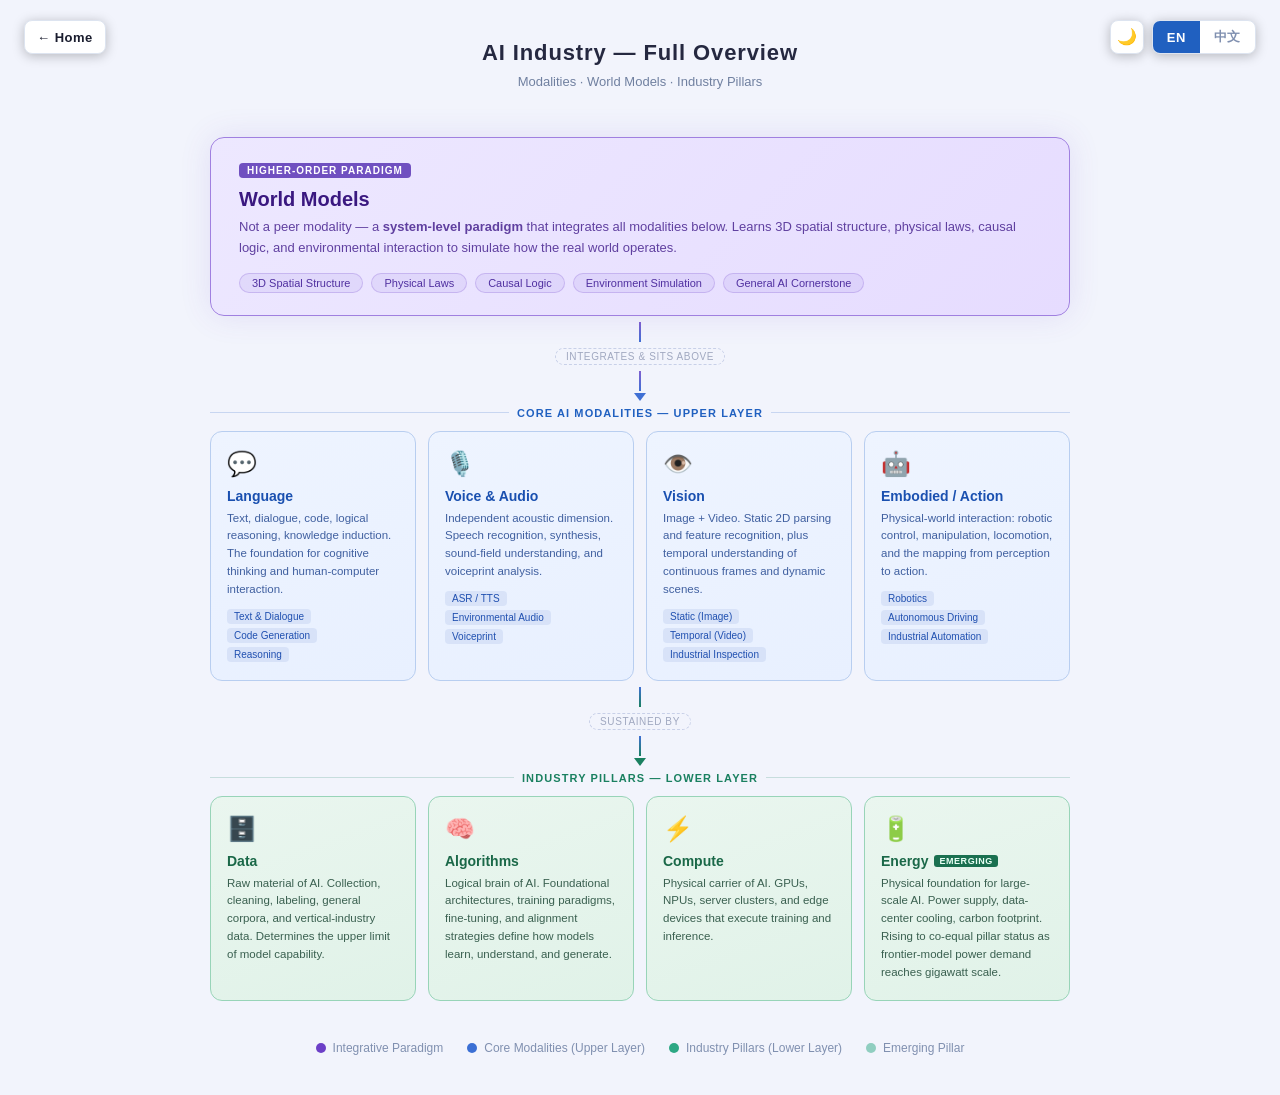
==== ai-industry-chart.html @ cfeca5f5 "Add a "← Home" link to each industry page Fixed at the top left, mirroring the theme/language contro" ====
<!DOCTYPE html>
<html lang="en">
<head>
<meta charset="UTF-8">
<meta name="viewport" content="width=device-width, initial-scale=1.0">
<title>AI Industry Overview</title>
<!-- Anti-FOUC: set theme before first paint -->
<script>
  (function(){
    var s = null;
    try { s = localStorage.getItem('voltai-theme'); } catch (e) {}
    var dark = window.matchMedia('(prefers-color-scheme: dark)').matches;
    document.documentElement.setAttribute('data-theme', s || (dark ? 'dark' : 'light'));
  })();
</script>
<style>
  /* ═══════════════════════════════
     DARK TOKENS  (default)
  ═══════════════════════════════ */
  :root {
    color-scheme: dark;
    --bg-page:        #0f1117;
    --text-body:      #e8eaf0;
    --h1-color:       #c9d1e8;
    --subtitle-color: #6b7491;
    /* controls */
    --ctrl-bg:        #1a1f2e;
    --ctrl-border:    #252b3d;
    --ctrl-btn:       #4a5580;
    --ctrl-active-bg: #3b6fd4;
    --ctrl-active:    #fff;
    /* world models */
    --wm-bg:          linear-gradient(135deg, #1a1060 0%, #2d1b69 100%);
    --wm-border:      #6c3fc7;
    --wm-shadow:      rgba(108,63,199,.35);
    --wm-badge-bg:    #6c3fc7;
    --wm-badge-color: #e2d9ff;
    --wm-h2:          #d4bbff;
    --wm-p:           #9a84c8;
    --wm-tag-bg:      rgba(108,63,199,.25);
    --wm-tag-border:  rgba(108,63,199,.5);
    --wm-tag-color:   #c5adff;
    /* connectors */
    --conn1:          linear-gradient(to bottom, #6c3fc7, #3b6fd4);
    --conn2:          linear-gradient(to bottom, #3b6fd4, #2da884);
    --conn-arrow-1:   #3b6fd4;
    --conn-arrow-2:   #2da884;
    --conn-label:     #4a5580;
    --conn-label-bd:  #2a3050;
    /* section headers */
    --mod-hdr:        #3b8de8;
    --pil-hdr:        #2da884;
    /* modality cards */
    --mod-bg:         linear-gradient(160deg, #111c38 0%, #0d1628 100%);
    --mod-border:     #1e3060;
    --mod-hover:      #3b6fd4;
    --mod-h3:         #8ab4f8;
    --mod-p:          #7f91ba;
    --stag-color:     #3a6fd4;
    --stag-bg:        rgba(59,111,212,.12);
    /* pillar cards */
    --pil-bg:         linear-gradient(160deg, #0d2620 0%, #091a14 100%);
    --pil-border:     #184030;
    --pil-hover:      #2da884;
    --pil-h3:         #5ecfa8;
    --pil-p:          #6fa08a;
    --nbadge-bg:      #2da884;
    --nbadge-color:   #001a10;
    /* legend */
    --legend-color:   #4a5580;
  }

  /* ═══════════════════════════════
     LIGHT TOKENS
  ═══════════════════════════════ */
  html[data-theme="light"] {
    color-scheme: light;
    --bg-page:        #f2f4fc;
    --text-body:      #1a1d2e;
    --h1-color:       #252840;
    --subtitle-color: #7080a0;
    --ctrl-bg:        #ffffff;
    --ctrl-border:    #dde4f0;
    --ctrl-btn:       #8090b0;
    --ctrl-active-bg: #2060c0;
    --ctrl-active:    #fff;
    --wm-bg:          linear-gradient(135deg, #ede8ff 0%, #e6dcff 100%);
    --wm-border:      #a080e0;
    --wm-shadow:      rgba(108,63,199,.12);
    --wm-badge-bg:    #7050c0;
    --wm-badge-color: #fff;
    --wm-h2:          #3a1880;
    --wm-p:           #6040a0;
    --wm-tag-bg:      rgba(108,63,199,.08);
    --wm-tag-border:  rgba(108,63,199,.22);
    --wm-tag-color:   #5030a0;
    --conn1:          linear-gradient(to bottom, #8060d0, #4070d4);
    --conn2:          linear-gradient(to bottom, #4070d4, #1a8060);
    --conn-arrow-1:   #4070d4;
    --conn-arrow-2:   #1a8060;
    --conn-label:     #a0a8c0;
    --conn-label-bd:  #c8d0e8;
    --mod-hdr:        #2060c0;
    --pil-hdr:        #1a8060;
    --mod-bg:         linear-gradient(160deg, #eef4ff 0%, #e8f0ff 100%);
    --mod-border:     #b8cef0;
    --mod-hover:      #4070d0;
    --mod-h3:         #1a50b0;
    --mod-p:          #4060a0;
    --stag-color:     #2050b0;
    --stag-bg:        rgba(32,80,176,.09);
    --pil-bg:         linear-gradient(160deg, #eaf6ef 0%, #e0f2e8 100%);
    --pil-border:     #98d4b8;
    --pil-hover:      #1a8060;
    --pil-h3:         #1a6848;
    --pil-p:          #3a6050;
    --nbadge-bg:      #1a7050;
    --nbadge-color:   #e8fff5;
    --legend-color:   #8090b0;
  }

  /* ═══════════════════════════════
     BASE
  ═══════════════════════════════ */
  * { box-sizing: border-box; margin: 0; padding: 0; }

  body {
    font-family: -apple-system, BlinkMacSystemFont, "Segoe UI", "PingFang SC", "Hiragino Sans GB", sans-serif;
    background: var(--bg-page);
    color: var(--text-body);
    min-height: 100vh;
    display: flex;
    flex-direction: column;
    align-items: center;
    padding: 40px 24px;
  }

  /* ── CONTROLS ── */
  .controls {
    position: fixed;
    top: 20px;
    right: 24px;
    display: flex;
    align-items: center;
    gap: 8px;
    z-index: 100;
  }

  .theme-btn {
    width: 34px;
    height: 34px;
    border-radius: 8px;
    border: 1px solid var(--ctrl-border);
    background: var(--ctrl-bg);
    cursor: pointer;
    font-size: 16px;
    line-height: 1;
    display: flex;
    align-items: center;
    justify-content: center;
    box-shadow: 0 2px 12px rgba(0,0,0,0.25);
    transition: background 0.2s, border-color 0.2s;
  }

  .lang-toggle {
    display: flex;
    background: var(--ctrl-bg);
    border: 1px solid var(--ctrl-border);
    border-radius: 8px;
    overflow: hidden;
    box-shadow: 0 2px 12px rgba(0,0,0,0.25);
  }
  .lang-toggle button {
    padding: 7px 14px;
    font-size: 13px;
    font-weight: 600;
    border: none;
    cursor: pointer;
    transition: background 0.2s, color 0.2s;
    background: transparent;
    color: var(--ctrl-btn);
    letter-spacing: 0.04em;
  }
  .lang-toggle button.active {
    background: var(--ctrl-active-bg);
    color: var(--ctrl-active);
  }

  /* ── PAGE HEADER ── */
  h1 {
    font-size: 22px;
    font-weight: 600;
    letter-spacing: 0.04em;
    color: var(--h1-color);
    margin-bottom: 8px;
    text-align: center;
  }
  .subtitle {
    font-size: 13px;
    color: var(--subtitle-color);
    margin-bottom: 48px;
    text-align: center;
  }

  /* ── CHART WRAPPER ── */
  .chart {
    width: 100%;
    max-width: 860px;
    display: flex;
    flex-direction: column;
    align-items: center;
    gap: 0;
  }

  /* ── WORLD MODELS ── */
  .world-models {
    width: 100%;
    background: var(--wm-bg);
    border: 1.5px solid var(--wm-border);
    border-radius: 14px;
    padding: 22px 28px;
    position: relative;
    box-shadow: 0 0 32px var(--wm-shadow);
  }
  .world-models .badge {
    display: inline-block;
    font-size: 10px;
    font-weight: 700;
    letter-spacing: 0.1em;
    text-transform: uppercase;
    background: var(--wm-badge-bg);
    color: var(--wm-badge-color);
    border-radius: 4px;
    padding: 2px 8px;
    margin-bottom: 10px;
  }
  .world-models h2 { font-size: 20px; font-weight: 700; color: var(--wm-h2); margin-bottom: 6px; }
  .world-models p  { font-size: 13px; color: var(--wm-p); line-height: 1.6; }
  .world-models .tags { display: flex; flex-wrap: wrap; gap: 8px; margin-top: 14px; }
  .world-models .tag {
    font-size: 11px;
    background: var(--wm-tag-bg);
    border: 1px solid var(--wm-tag-border);
    color: var(--wm-tag-color);
    border-radius: 20px;
    padding: 3px 12px;
  }

  /* ── CONNECTORS ── */
  .connector {
    display: flex;
    flex-direction: column;
    align-items: center;
    padding: 6px 0;
    gap: 2px;
  }
  .connector .line {
    width: 2px;
    height: 20px;
    background: var(--conn1);
  }
  .conn-2 .line { background: var(--conn2); }
  .connector .arrow {
    width: 0; height: 0;
    border-left: 6px solid transparent;
    border-right: 6px solid transparent;
  }
  .connector.down .arrow  { border-top: 8px solid var(--conn-arrow-1); }
  .conn-2.down .arrow     { border-top-color: var(--conn-arrow-2); }
  .connector-label {
    font-size: 10px;
    color: var(--conn-label);
    letter-spacing: 0.06em;
    text-transform: uppercase;
    padding: 2px 10px;
    border: 1px dashed var(--conn-label-bd);
    border-radius: 20px;
    margin: 4px 0;
  }

  /* ── SECTION ── */
  .section { width: 100%; }
  .section-header {
    font-size: 11px;
    font-weight: 700;
    letter-spacing: 0.1em;
    text-transform: uppercase;
    margin-bottom: 12px;
    display: flex;
    align-items: center;
    gap: 8px;
  }
  .section-header::before,
  .section-header::after { content: ""; flex: 1; height: 1px; background: currentColor; opacity: 0.2; }
  .modalities-header { color: var(--mod-hdr); }
  .pillars-header    { color: var(--pil-hdr); }

  .cards { display: grid; grid-template-columns: repeat(4, 1fr); gap: 12px; }

  /* ── MODALITY CARDS ── */
  .modality-card {
    background: var(--mod-bg);
    border: 1.5px solid var(--mod-border);
    border-radius: 12px;
    padding: 18px 16px;
    transition: border-color 0.2s, transform 0.2s;
  }
  .modality-card:hover { border-color: var(--mod-hover); transform: translateY(-2px); }
  .modality-card .icon { font-size: 24px; margin-bottom: 10px; }
  .modality-card h3 { font-size: 14px; font-weight: 600; color: var(--mod-h3); margin-bottom: 6px; }
  .modality-card p  { font-size: 11.5px; color: var(--mod-p); line-height: 1.55; }
  .modality-card .sub-tags { display: flex; flex-direction: column; gap: 4px; margin-top: 10px; }
  .modality-card .sub-tag {
    font-size: 10px;
    color: var(--stag-color);
    background: var(--stag-bg);
    border-radius: 4px;
    padding: 2px 7px;
    width: fit-content;
  }

  /* ── PILLAR CARDS ── */
  .pillar-card {
    background: var(--pil-bg);
    border: 1.5px solid var(--pil-border);
    border-radius: 12px;
    padding: 18px 16px;
    transition: border-color 0.2s, transform 0.2s;
  }
  .pillar-card:hover { border-color: var(--pil-hover); transform: translateY(-2px); }
  .pillar-card .icon { font-size: 24px; margin-bottom: 10px; }
  .pillar-card h3 {
    font-size: 14px; font-weight: 600; color: var(--pil-h3); margin-bottom: 6px;
    display: flex; align-items: center; gap: 6px;
  }
  .pillar-card p  { font-size: 11.5px; color: var(--pil-p); line-height: 1.55; }
  .new-badge {
    font-size: 9px; font-weight: 700; letter-spacing: 0.06em; text-transform: uppercase;
    background: var(--nbadge-bg); color: var(--nbadge-color);
    border-radius: 3px; padding: 1px 5px;
  }

  /* ── LEGEND ── */
  .legend { margin-top: 40px; display: flex; gap: 24px; flex-wrap: wrap; justify-content: center; }
  .legend-item { display: flex; align-items: center; gap: 7px; font-size: 12px; color: var(--legend-color); }
  .legend-dot  { width: 10px; height: 10px; border-radius: 50%; }

  @media (max-width: 1024px) { body { padding-top: 72px; } }   /* clear the fixed controls */
  @media (max-width: 640px) { .cards { grid-template-columns: repeat(2, 1fr); } }
  @media (max-width: 380px) { .cards { grid-template-columns: 1fr; } }
  /* ── HOME LINK (top-left, mirrors the controls) ── */
  .home-link {
    position: fixed; top: 20px; left: 24px; z-index: 100;
    display: flex; align-items: center; height: 34px; padding: 0 12px;
    border: 1px solid var(--ctrl-border); border-radius: 8px;
    background: var(--ctrl-bg); color: var(--text-body);
    font-size: 13px; font-weight: 600; letter-spacing: 0.04em; text-decoration: none;
    box-shadow: 0 2px 12px rgba(0,0,0,0.25);
    transition: border-color 0.2s;
  }
  .home-link:hover, .home-link:focus-visible { border-color: var(--text-body); }
</style>
</head>
<body>

<a class="home-link" href="index.html" title="Back to homepage" data-en="← Home" data-zh="← 首页">← Home</a>
<div class="controls">
  <button class="theme-btn" id="theme-btn" onclick="toggleTheme()" title="Switch theme">🌙</button>
  <div class="lang-toggle">
    <button id="btn-en" class="active" onclick="setLang('en')">EN</button>
    <button id="btn-zh" onclick="setLang('zh')">中文</button>
  </div>
</div>

<h1 data-en="AI Industry — Full Overview" data-zh="AI 行业全览">AI Industry — Full Overview</h1>
<p class="subtitle" data-en="Modalities · World Models · Industry Pillars" data-zh="模态 · 世界模型 · 行业支柱">Modalities · World Models · Industry Pillars</p>

<div class="chart">

  <!-- WORLD MODELS -->
  <div class="world-models">
    <div class="badge" data-en="Higher-Order Paradigm" data-zh="高阶范式">Higher-Order Paradigm</div>
    <h2 data-en="World Models" data-zh="世界模型">World Models</h2>
    <p data-en="Not a peer modality — a <strong>system-level paradigm</strong> that integrates all modalities below. Learns 3D spatial structure, physical laws, causal logic, and environmental interaction to simulate how the real world operates."
       data-zh="并非并列模态——而是一种<strong>系统级范式</strong>，整合以下所有模态。学习三维空间结构、物理定律、因果逻辑与环境交互，以模拟真实世界的运作方式。">
      Not a peer modality — a <strong>system-level paradigm</strong> that integrates all modalities below. Learns 3D spatial structure, physical laws, causal logic, and environmental interaction to simulate how the real world operates.
    </p>
    <div class="tags">
      <span class="tag" data-en="3D Spatial Structure"   data-zh="三维空间结构">3D Spatial Structure</span>
      <span class="tag" data-en="Physical Laws"          data-zh="物理定律">Physical Laws</span>
      <span class="tag" data-en="Causal Logic"           data-zh="因果逻辑">Causal Logic</span>
      <span class="tag" data-en="Environment Simulation" data-zh="环境模拟">Environment Simulation</span>
      <span class="tag" data-en="General AI Cornerstone" data-zh="通用AI基石">General AI Cornerstone</span>
    </div>
  </div>

  <!-- Connector 1 -->
  <div class="connector down">
    <div class="line"></div>
    <div class="connector-label" data-en="integrates &amp; sits above" data-zh="整合并凌驾于上">integrates &amp; sits above</div>
    <div class="line"></div>
    <div class="arrow"></div>
  </div>

  <!-- CORE MODALITIES -->
  <div class="section">
    <div class="section-header modalities-header"
         data-en="Core AI Modalities — Upper Layer"
         data-zh="核心 AI 模态 — 上层">Core AI Modalities — Upper Layer</div>
    <div class="cards">

      <div class="modality-card">
        <div class="icon">💬</div>
        <h3 data-en="Language" data-zh="语言">Language</h3>
        <p data-en="Text, dialogue, code, logical reasoning, knowledge induction. The foundation for cognitive thinking and human-computer interaction."
           data-zh="文本、对话、代码、逻辑推理与知识归纳。认知思维与人机交互的底层基础。">
          Text, dialogue, code, logical reasoning, knowledge induction. The foundation for cognitive thinking and human-computer interaction.
        </p>
        <div class="sub-tags">
          <span class="sub-tag" data-en="Text &amp; Dialogue" data-zh="文本与对话">Text &amp; Dialogue</span>
          <span class="sub-tag" data-en="Code Generation"     data-zh="代码生成">Code Generation</span>
          <span class="sub-tag" data-en="Reasoning"           data-zh="推理">Reasoning</span>
        </div>
      </div>

      <div class="modality-card">
        <div class="icon">🎙️</div>
        <h3 data-en="Voice &amp; Audio" data-zh="语音与音频">Voice &amp; Audio</h3>
        <p data-en="Independent acoustic dimension. Speech recognition, synthesis, sound-field understanding, and voiceprint analysis."
           data-zh="独立的声学维度。涵盖语音识别、语音合成、声场理解与声纹分析。">
          Independent acoustic dimension. Speech recognition, synthesis, sound-field understanding, and voiceprint analysis.
        </p>
        <div class="sub-tags">
          <span class="sub-tag" data-en="ASR / TTS"           data-zh="ASR / TTS">ASR / TTS</span>
          <span class="sub-tag" data-en="Environmental Audio" data-zh="环境音频">Environmental Audio</span>
          <span class="sub-tag" data-en="Voiceprint"          data-zh="声纹">Voiceprint</span>
        </div>
      </div>

      <div class="modality-card">
        <div class="icon">👁️</div>
        <h3 data-en="Vision" data-zh="视觉">Vision</h3>
        <p data-en="Image + Video. Static 2D parsing and feature recognition, plus temporal understanding of continuous frames and dynamic scenes."
           data-zh="图像 + 视频。静态二维解析与特征识别，以及对连续帧和动态场景的时序理解。">
          Image + Video. Static 2D parsing and feature recognition, plus temporal understanding of continuous frames and dynamic scenes.
        </p>
        <div class="sub-tags">
          <span class="sub-tag" data-en="Static (Image)"        data-zh="静态（图像）">Static (Image)</span>
          <span class="sub-tag" data-en="Temporal (Video)"      data-zh="时序（视频）">Temporal (Video)</span>
          <span class="sub-tag" data-en="Industrial Inspection" data-zh="工业检测">Industrial Inspection</span>
        </div>
      </div>

      <div class="modality-card">
        <div class="icon">🤖</div>
        <h3 data-en="Embodied / Action" data-zh="具身 / 行动">Embodied / Action</h3>
        <p data-en="Physical-world interaction: robotic control, manipulation, locomotion, and the mapping from perception to action."
           data-zh="物理世界交互：机器人控制、操作、运动，以及从感知到行动的映射。">
          Physical-world interaction: robotic control, manipulation, locomotion, and the mapping from perception to action.
        </p>
        <div class="sub-tags">
          <span class="sub-tag" data-en="Robotics"              data-zh="机器人">Robotics</span>
          <span class="sub-tag" data-en="Autonomous Driving"    data-zh="自动驾驶">Autonomous Driving</span>
          <span class="sub-tag" data-en="Industrial Automation" data-zh="工业自动化">Industrial Automation</span>
        </div>
      </div>

    </div>
  </div>

  <!-- Connector 2 -->
  <div class="connector down conn-2">
    <div class="line"></div>
    <div class="connector-label" data-en="sustained by" data-zh="由以下支柱支撑">sustained by</div>
    <div class="line"></div>
    <div class="arrow"></div>
  </div>

  <!-- INDUSTRY PILLARS -->
  <div class="section">
    <div class="section-header pillars-header"
         data-en="Industry Pillars — Lower Layer"
         data-zh="行业支柱 — 下层">Industry Pillars — Lower Layer</div>
    <div class="cards">

      <div class="pillar-card">
        <div class="icon">🗄️</div>
        <h3 data-en="Data" data-zh="数据">Data</h3>
        <p data-en="Raw material of AI. Collection, cleaning, labeling, general corpora, and vertical-industry data. Determines the upper limit of model capability."
           data-zh="AI 的原材料。采集、清洗、标注、通用语料与垂直行业数据，直接决定模型能力的上限。">
          Raw material of AI. Collection, cleaning, labeling, general corpora, and vertical-industry data. Determines the upper limit of model capability.
        </p>
      </div>

      <div class="pillar-card">
        <div class="icon">🧠</div>
        <h3 data-en="Algorithms" data-zh="算法">Algorithms</h3>
        <p data-en="Logical brain of AI. Foundational architectures, training paradigms, fine-tuning, and alignment strategies define how models learn, understand, and generate."
           data-zh="AI 的逻辑大脑。基础架构、训练范式、微调与对齐策略，定义模型的学习、理解与生成能力。">
          Logical brain of AI. Foundational architectures, training paradigms, fine-tuning, and alignment strategies define how models learn, understand, and generate.
        </p>
      </div>

      <div class="pillar-card">
        <div class="icon">⚡</div>
        <h3 data-en="Compute" data-zh="算力">Compute</h3>
        <p data-en="Physical carrier of AI. GPUs, NPUs, server clusters, and edge devices that execute training and inference."
           data-zh="AI 的物理载体。执行训练与推理的 GPU、NPU、服务器集群与边缘设备。">
          Physical carrier of AI. GPUs, NPUs, server clusters, and edge devices that execute training and inference.
        </p>
      </div>

      <div class="pillar-card">
        <div class="icon">🔋</div>
        <h3>
          <span data-en="Energy" data-zh="能源">Energy</span>
          <span class="new-badge" data-en="Emerging" data-zh="新兴">Emerging</span>
        </h3>
        <p data-en="Physical foundation for large-scale AI. Power supply, data-center cooling, carbon footprint. Rising to co-equal pillar status as frontier-model power demand reaches gigawatt scale."
           data-zh="大规模 AI 运行的物理基础。算力供电、数据中心冷却与碳排放。随着前沿模型电力需求迈入吉瓦级别，正逐步跃升为并列支柱。">
          Physical foundation for large-scale AI. Power supply, data-center cooling, carbon footprint. Rising to co-equal pillar status as frontier-model power demand reaches gigawatt scale.
        </p>
      </div>

    </div>
  </div>

</div>

<div class="legend">
  <div class="legend-item">
    <div class="legend-dot" style="background:#6c3fc7;"></div>
    <span data-en="Integrative Paradigm" data-zh="整合范式">Integrative Paradigm</span>
  </div>
  <div class="legend-item">
    <div class="legend-dot" style="background:#3b6fd4;"></div>
    <span data-en="Core Modalities (Upper Layer)" data-zh="核心模态（上层）">Core Modalities (Upper Layer)</span>
  </div>
  <div class="legend-item">
    <div class="legend-dot" style="background:#2da884;"></div>
    <span data-en="Industry Pillars (Lower Layer)" data-zh="行业支柱（下层）">Industry Pillars (Lower Layer)</span>
  </div>
  <div class="legend-item">
    <div class="legend-dot" style="background:#2da884; opacity:0.5;"></div>
    <span data-en="Emerging Pillar" data-zh="新兴支柱">Emerging Pillar</span>
  </div>
</div>

<script>
  let currentLang = 'en';

  function setLang(lang) {
    currentLang = lang;
    document.getElementById('btn-en').classList.toggle('active', lang === 'en');
    document.getElementById('btn-zh').classList.toggle('active', lang === 'zh');
    document.documentElement.lang = lang === 'zh' ? 'zh-CN' : 'en';
    document.querySelectorAll('[data-en]').forEach(el => { el.innerHTML = el.dataset[lang]; });
  }

  function toggleTheme() {
    const cur  = document.documentElement.getAttribute('data-theme') || 'dark';
    const next = cur === 'dark' ? 'light' : 'dark';
    document.documentElement.setAttribute('data-theme', next);
    try { localStorage.setItem('voltai-theme', next); } catch (e) {}
    updateThemeIcon(next);
  }

  function updateThemeIcon(theme) {
    const btn = document.getElementById('theme-btn');
    if (btn) btn.textContent = theme === 'dark' ? '☀️' : '🌙';
  }

  document.addEventListener('DOMContentLoaded', function () {
    updateThemeIcon(document.documentElement.getAttribute('data-theme') || 'dark');
    window.matchMedia('(prefers-color-scheme: dark)').addEventListener('change', function (e) {
      let stored = null;
      try { stored = localStorage.getItem('voltai-theme'); } catch (err) {}
      if (!stored) {
        const t = e.matches ? 'dark' : 'light';
        document.documentElement.setAttribute('data-theme', t);
        updateThemeIcon(t);
      }
    });
  });
</script>

</body>
</html>
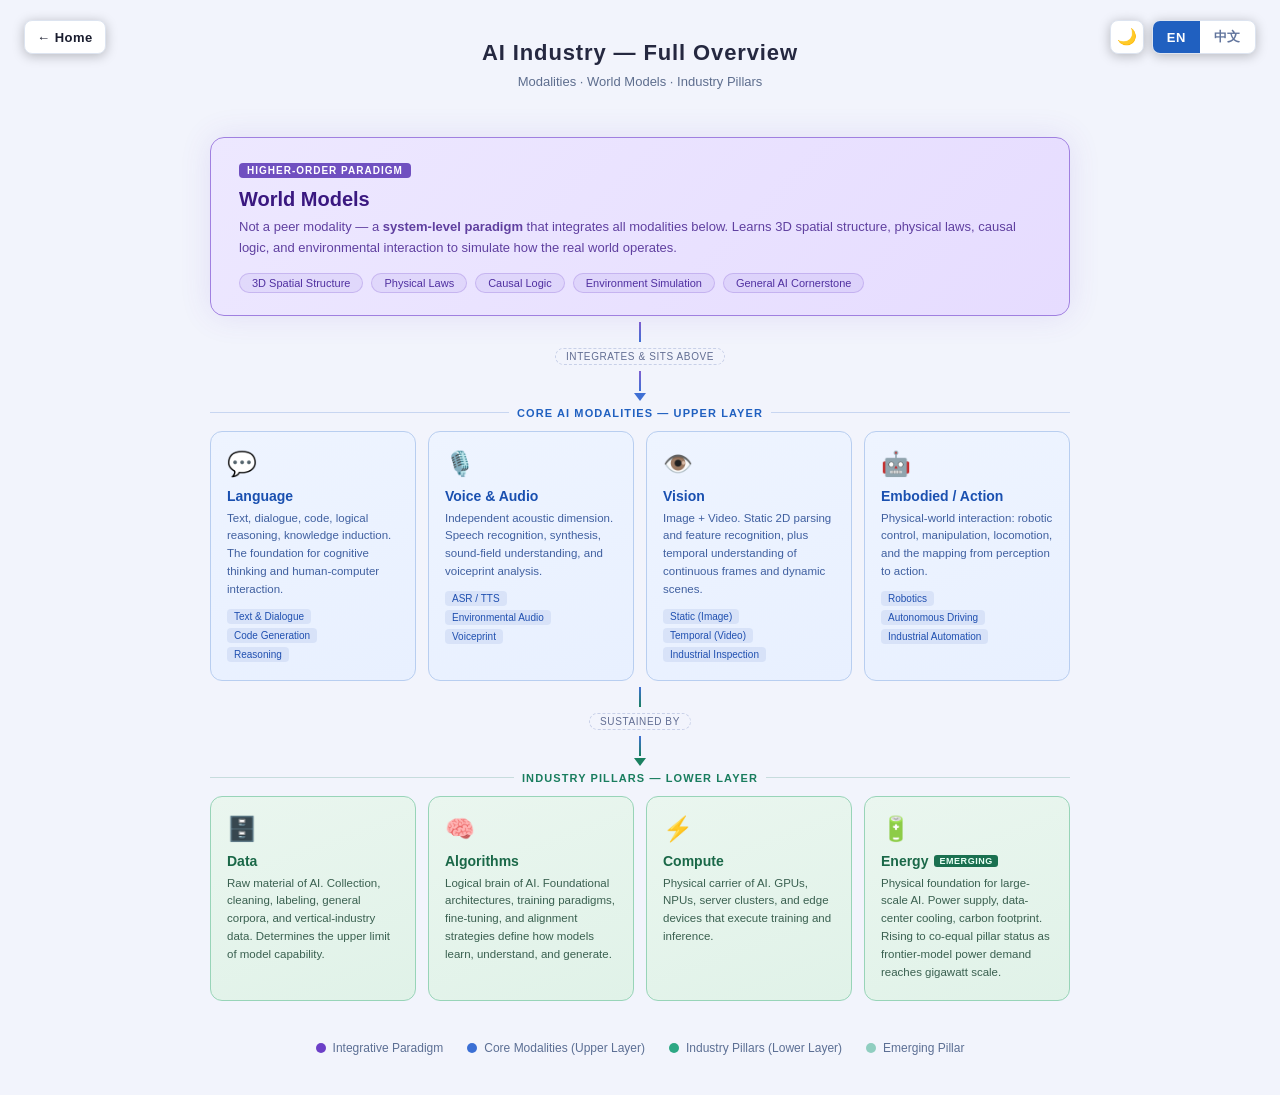
==== commit 69e85871: "Raise text contrast to WCAG AA on five landscape pages Energy's dark theme set card text, section ti" ====
--- a/ai-industry-chart.html
+++ b/ai-industry-chart.html
@@ -22,11 +22,11 @@
     --bg-page:        #0f1117;
     --text-body:      #e8eaf0;
     --h1-color:       #c9d1e8;
-    --subtitle-color: #6b7491;
+    --subtitle-color: #747d98;
     /* controls */
     --ctrl-bg:        #1a1f2e;
     --ctrl-border:    #252b3d;
-    --ctrl-btn:       #4a5580;
+    --ctrl-btn:       #7b86b3;
     --ctrl-active-bg: #3b6fd4;
     --ctrl-active:    #fff;
     /* world models */
@@ -36,7 +36,7 @@
     --wm-badge-bg:    #6c3fc7;
     --wm-badge-color: #e2d9ff;
     --wm-h2:          #d4bbff;
-    --wm-p:           #9a84c8;
+    --wm-p:           #9d88ca;
     --wm-tag-bg:      rgba(108,63,199,.25);
     --wm-tag-border:  rgba(108,63,199,.5);
     --wm-tag-color:   #c5adff;
@@ -45,7 +45,7 @@
     --conn2:          linear-gradient(to bottom, #3b6fd4, #2da884);
     --conn-arrow-1:   #3b6fd4;
     --conn-arrow-2:   #2da884;
-    --conn-label:     #4a5580;
+    --conn-label:     #707cac;
     --conn-label-bd:  #2a3050;
     /* section headers */
     --mod-hdr:        #3b8de8;
@@ -56,7 +56,7 @@
     --mod-hover:      #3b6fd4;
     --mod-h3:         #8ab4f8;
     --mod-p:          #7f91ba;
-    --stag-color:     #3a6fd4;
+    --stag-color:     #668fde;
     --stag-bg:        rgba(59,111,212,.12);
     /* pillar cards */
     --pil-bg:         linear-gradient(160deg, #0d2620 0%, #091a14 100%);
@@ -67,7 +67,7 @@
     --nbadge-bg:      #2da884;
     --nbadge-color:   #001a10;
     /* legend */
-    --legend-color:   #4a5580;
+    --legend-color:   #707cac;
   }
 
   /* ═══════════════════════════════
@@ -78,10 +78,10 @@
     --bg-page:        #f2f4fc;
     --text-body:      #1a1d2e;
     --h1-color:       #252840;
-    --subtitle-color: #7080a0;
+    --subtitle-color: #5e6e8e;
     --ctrl-bg:        #ffffff;
     --ctrl-border:    #dde4f0;
-    --ctrl-btn:       #8090b0;
+    --ctrl-btn:       #62759d;
     --ctrl-active-bg: #2060c0;
     --ctrl-active:    #fff;
     --wm-bg:          linear-gradient(135deg, #ede8ff 0%, #e6dcff 100%);
@@ -98,10 +98,10 @@
     --conn2:          linear-gradient(to bottom, #4070d4, #1a8060);
     --conn-arrow-1:   #4070d4;
     --conn-arrow-2:   #1a8060;
-    --conn-label:     #a0a8c0;
+    --conn-label:     #616d92;
     --conn-label-bd:  #c8d0e8;
     --mod-hdr:        #2060c0;
-    --pil-hdr:        #1a8060;
+    --pil-hdr:        #197d5e;
     --mod-bg:         linear-gradient(160deg, #eef4ff 0%, #e8f0ff 100%);
     --mod-border:     #b8cef0;
     --mod-hover:      #4070d0;
@@ -116,7 +116,7 @@
     --pil-p:          #3a6050;
     --nbadge-bg:      #1a7050;
     --nbadge-color:   #e8fff5;
-    --legend-color:   #8090b0;
+    --legend-color:   #5c6f94;
   }
 
   /* ═══════════════════════════════
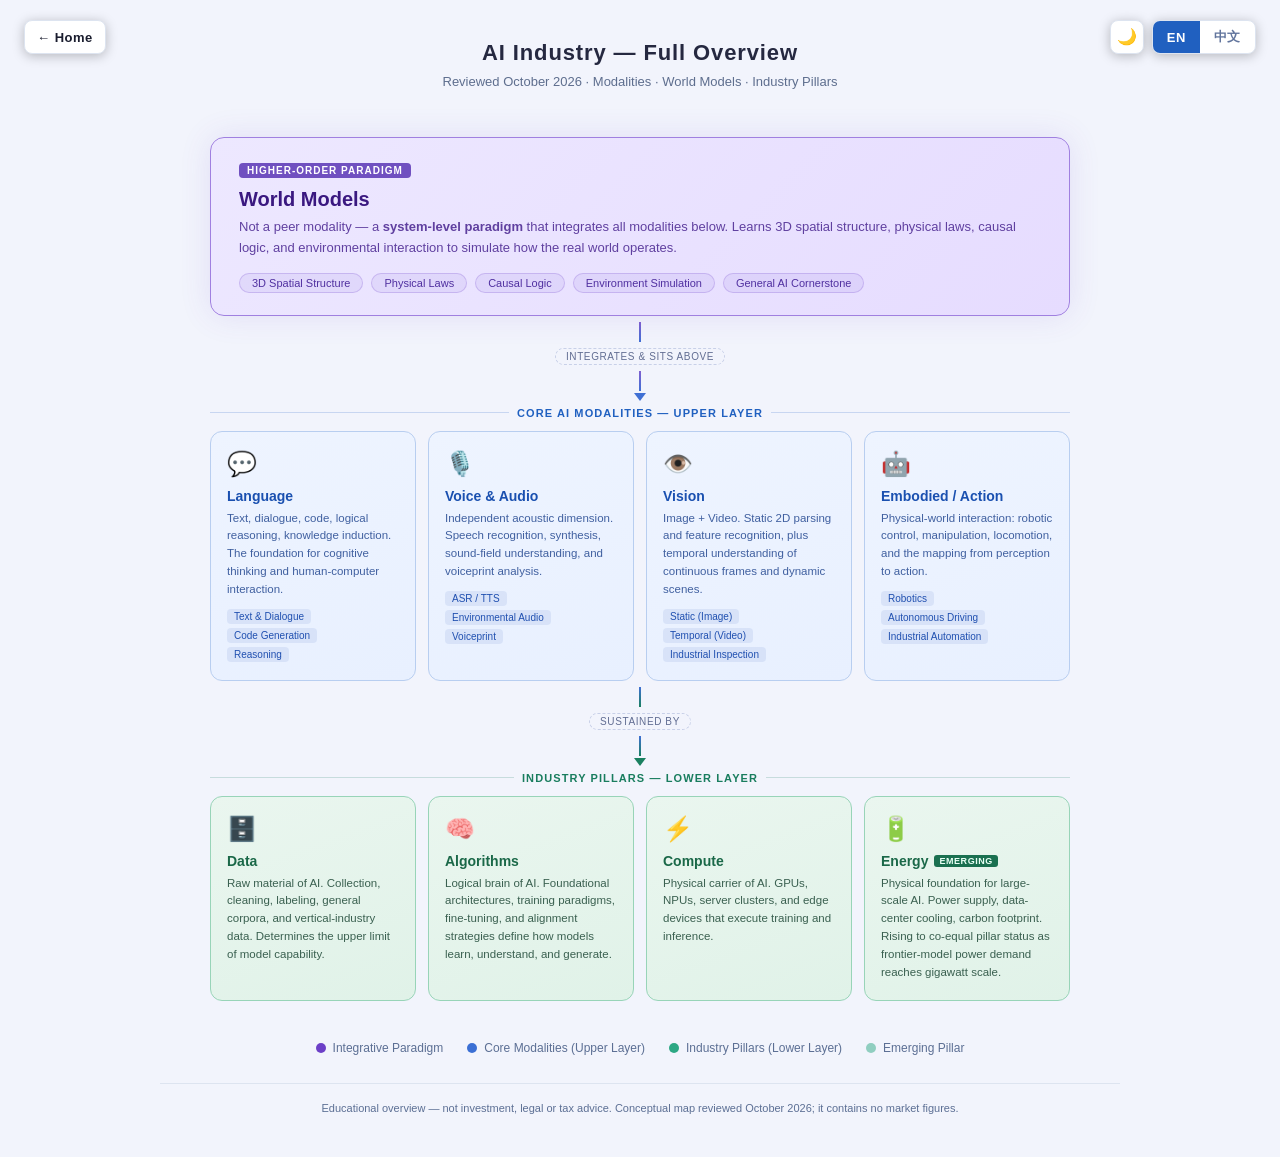
==== commit 6818e424: "Add Vision node tree, matrix rain, and rename to Muhammad - Add the four-branch Vision tree, ADT cap" ====
--- a/ai-industry-chart.html
+++ b/ai-industry-chart.html
@@ -3,7 +3,9 @@
 <head>
 <meta charset="UTF-8">
 <meta name="viewport" content="width=device-width, initial-scale=1.0">
-<title>AI Industry Overview</title>
+<link rel="icon" type="image/png" href="assets/img/logo.png">
+<title>AI Industry Overview — Reviewed October 2026</title>
+<meta name="description" content="Layered map of the AI industry: world models, four core modalities, and the data, algorithm, compute and energy pillars that sustain them.">
 <!-- Anti-FOUC: set theme before first paint -->
 <script>
   (function(){
@@ -343,6 +345,13 @@
   /* ── LEGEND ── */
   .legend { margin-top: 40px; display: flex; gap: 24px; flex-wrap: wrap; justify-content: center; }
   .legend-item { display: flex; align-items: center; gap: 7px; font-size: 12px; color: var(--legend-color); }
+  .footnote {
+    width: 100%; max-width: 960px;
+    margin: 28px auto 0; padding-top: 16px;
+    border-top: 1px solid var(--ctrl-border);
+    font-size: 11px; line-height: 1.6;
+    color: var(--legend-color); text-align: center;
+  }
   .legend-dot  { width: 10px; height: 10px; border-radius: 50%; }
 
   @media (max-width: 1024px) { body { padding-top: 72px; } }   /* clear the fixed controls */
@@ -363,17 +372,17 @@
 </head>
 <body>
 
-<a class="home-link" href="index.html" title="Back to homepage" data-en="← Home" data-zh="← 首页">← Home</a>
+<a class="home-link" href="index.html" title="Back to homepage" data-title-en="Back to homepage" data-title-zh="返回首页" data-en="← Home" data-zh="← 首页">← Home</a>
 <div class="controls">
-  <button class="theme-btn" id="theme-btn" onclick="toggleTheme()" title="Switch theme">🌙</button>
-  <div class="lang-toggle">
-    <button id="btn-en" class="active" onclick="setLang('en')">EN</button>
-    <button id="btn-zh" onclick="setLang('zh')">中文</button>
+  <button class="theme-btn" id="theme-btn" onclick="toggleTheme()" title="Switch theme" aria-label="Switch theme" data-title-en="Switch theme" data-title-zh="切换主题" data-aria-en="Switch theme" data-aria-zh="切换主题">🌙</button>
+  <div class="lang-toggle" role="group" aria-label="Language" data-aria-en="Language" data-aria-zh="语言">
+    <button id="btn-en" class="active" onclick="setLang('en')" aria-pressed="true">EN</button>
+    <button id="btn-zh" onclick="setLang('zh')" aria-pressed="false">中文</button>
   </div>
 </div>
 
 <h1 data-en="AI Industry — Full Overview" data-zh="AI 行业全览">AI Industry — Full Overview</h1>
-<p class="subtitle" data-en="Modalities · World Models · Industry Pillars" data-zh="模态 · 世界模型 · 行业支柱">Modalities · World Models · Industry Pillars</p>
+<p class="subtitle" data-en="Reviewed October 2026 · Modalities · World Models · Industry Pillars" data-zh="2026年10月复核 · 模态 · 世界模型 · 行业支柱">Reviewed October 2026 · Modalities · World Models · Industry Pillars</p>
 
 <div class="chart">
 
@@ -546,16 +555,57 @@
   </div>
 </div>
 
+<p class="footnote"
+   data-en="Educational overview — not investment, legal or tax advice. Conceptual map reviewed October 2026; it contains no market figures."
+   data-zh="教育性概览——不构成投资、法律或税务建议。概念图谱于2026年10月复核，不含市场数据。">Educational overview — not investment, legal or tax advice. Conceptual map reviewed October 2026; it contains no market figures.</p>
+
 <script>
   let currentLang = 'en';
-
-  function setLang(lang) {
+  const TITLES = {
+    en: 'AI Industry Overview — Reviewed October 2026',
+    zh: 'AI 行业全览——2026年10月复核'
+  };
+  const DESCRIPTIONS = {
+    en: 'Layered map of the AI industry: world models, four core modalities, and the data, algorithm, compute and energy pillars that sustain them.',
+    zh: 'AI 行业的层状图谱：世界模型、四大核心模态，以及支撑它们的数据、算法、算力与能源支柱。'
+  };
+
+  function setLang(lang, remember) {
+    if (lang !== 'zh') lang = 'en';
     currentLang = lang;
-    document.getElementById('btn-en').classList.toggle('active', lang === 'en');
-    document.getElementById('btn-zh').classList.toggle('active', lang === 'zh');
+    const btnEn = document.getElementById('btn-en');
+    const btnZh = document.getElementById('btn-zh');
+    btnEn.classList.toggle('active', lang === 'en');
+    btnZh.classList.toggle('active', lang === 'zh');
+    btnEn.setAttribute('aria-pressed', String(lang === 'en'));
+    btnZh.setAttribute('aria-pressed', String(lang === 'zh'));
     document.documentElement.lang = lang === 'zh' ? 'zh-CN' : 'en';
+    document.title = TITLES[lang];
+
+    const description = document.querySelector('meta[name="description"]');
+    if (description) description.setAttribute('content', DESCRIPTIONS[lang]);
+
     document.querySelectorAll('[data-en]').forEach(el => { el.innerHTML = el.dataset[lang]; });
-  }
+    document.querySelectorAll('[data-title-en]').forEach(el => {
+      el.setAttribute('title', lang === 'zh' ? el.dataset.titleZh : el.dataset.titleEn);
+    });
+    document.querySelectorAll('[data-aria-en]').forEach(el => {
+      el.setAttribute('aria-label', lang === 'zh' ? el.dataset.ariaZh : el.dataset.ariaEn);
+    });
+
+    if (remember !== false) {
+      try { localStorage.setItem('voltai-lang', lang); } catch (e) {}
+    }
+  }
+
+  (function () {
+    let saved = null;
+    try { saved = localStorage.getItem('voltai-lang'); } catch (e) {}
+    if (location.hash === '#zh') saved = 'zh';
+    if (location.hash === '#en') saved = 'en';
+    if (saved === 'zh') setLang('zh', false);
+    else if (location.hash === '#en') setLang('en', false);
+  })();
 
   function toggleTheme() {
     const cur  = document.documentElement.getAttribute('data-theme') || 'dark';
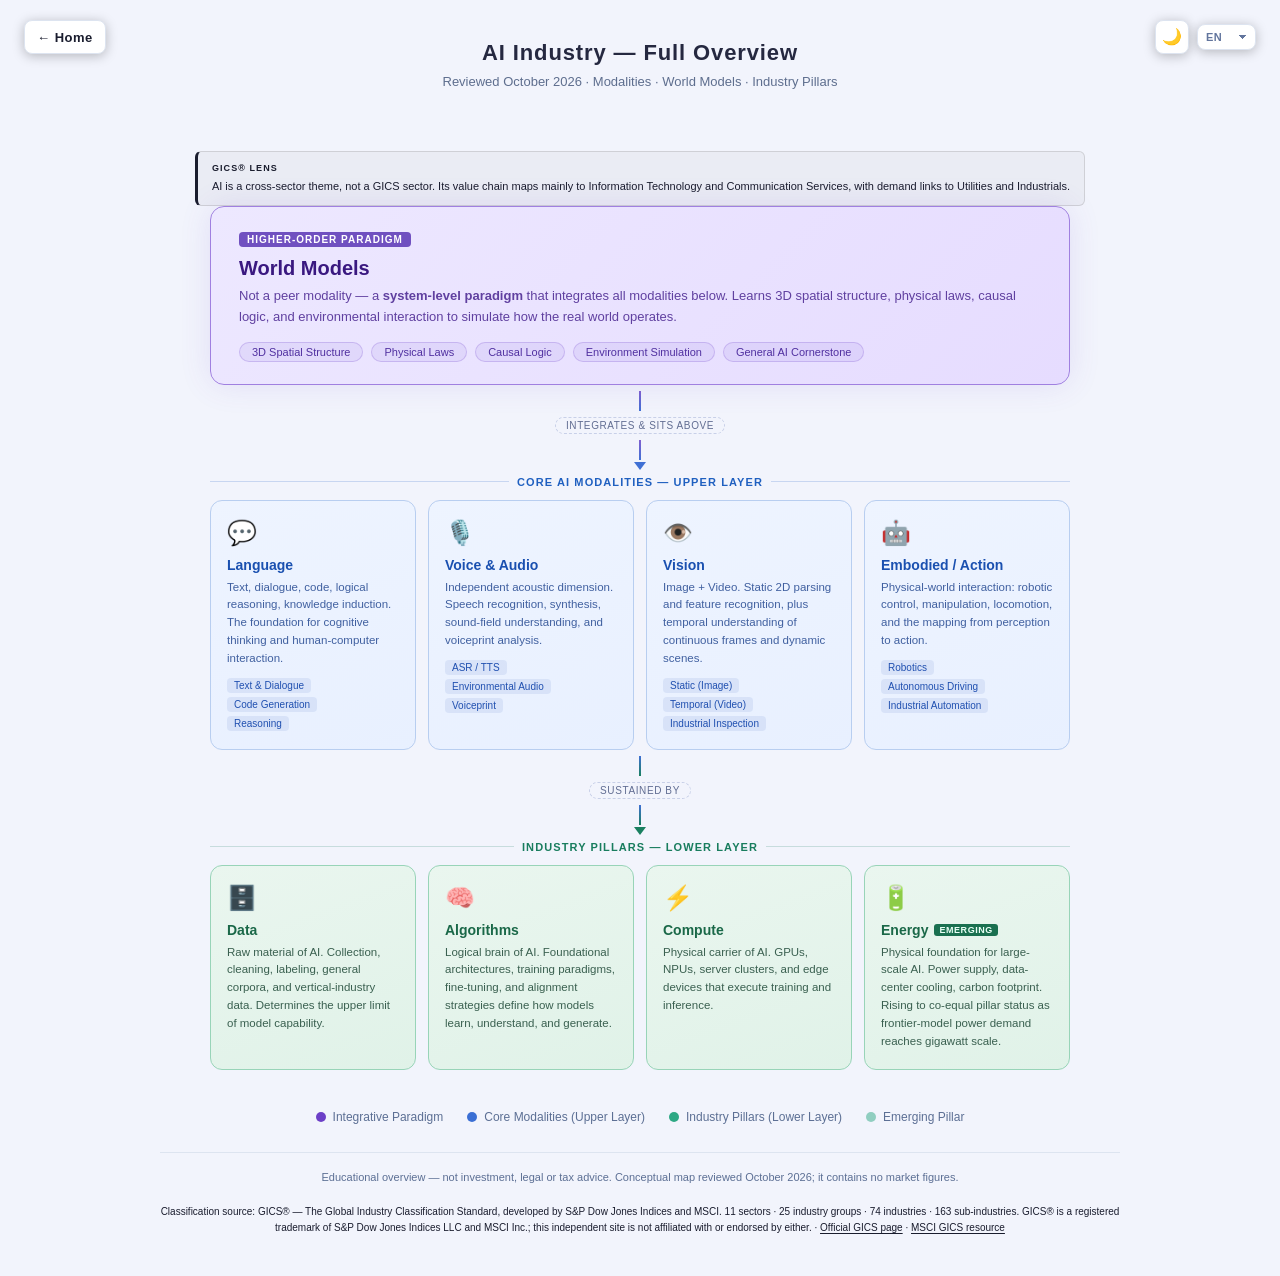
==== commit b5d68fd8: "Refactor assets, add four-language RTL, live map and GICS sourcing" ====
--- a/ai-industry-chart.html
+++ b/ai-industry-chart.html
@@ -1,412 +1,61 @@
 <!DOCTYPE html>
-<html lang="en">
+<html lang="en" data-page="ai">
 <head>
 <meta charset="UTF-8">
 <meta name="viewport" content="width=device-width, initial-scale=1.0">
 <link rel="icon" type="image/png" href="assets/img/logo.png">
 <title>AI Industry Overview — Reviewed October 2026</title>
 <meta name="description" content="Layered map of the AI industry: world models, four core modalities, and the data, algorithm, compute and energy pillars that sustain them.">
-<!-- Anti-FOUC: set theme before first paint -->
-<script>
-  (function(){
-    var s = null;
-    try { s = localStorage.getItem('voltai-theme'); } catch (e) {}
-    var dark = window.matchMedia('(prefers-color-scheme: dark)').matches;
-    document.documentElement.setAttribute('data-theme', s || (dark ? 'dark' : 'light'));
-  })();
-</script>
-<style>
-  /* ═══════════════════════════════
-     DARK TOKENS  (default)
-  ═══════════════════════════════ */
-  :root {
-    color-scheme: dark;
-    --bg-page:        #0f1117;
-    --text-body:      #e8eaf0;
-    --h1-color:       #c9d1e8;
-    --subtitle-color: #747d98;
-    /* controls */
-    --ctrl-bg:        #1a1f2e;
-    --ctrl-border:    #252b3d;
-    --ctrl-btn:       #7b86b3;
-    --ctrl-active-bg: #3b6fd4;
-    --ctrl-active:    #fff;
-    /* world models */
-    --wm-bg:          linear-gradient(135deg, #1a1060 0%, #2d1b69 100%);
-    --wm-border:      #6c3fc7;
-    --wm-shadow:      rgba(108,63,199,.35);
-    --wm-badge-bg:    #6c3fc7;
-    --wm-badge-color: #e2d9ff;
-    --wm-h2:          #d4bbff;
-    --wm-p:           #9d88ca;
-    --wm-tag-bg:      rgba(108,63,199,.25);
-    --wm-tag-border:  rgba(108,63,199,.5);
-    --wm-tag-color:   #c5adff;
-    /* connectors */
-    --conn1:          linear-gradient(to bottom, #6c3fc7, #3b6fd4);
-    --conn2:          linear-gradient(to bottom, #3b6fd4, #2da884);
-    --conn-arrow-1:   #3b6fd4;
-    --conn-arrow-2:   #2da884;
-    --conn-label:     #707cac;
-    --conn-label-bd:  #2a3050;
-    /* section headers */
-    --mod-hdr:        #3b8de8;
-    --pil-hdr:        #2da884;
-    /* modality cards */
-    --mod-bg:         linear-gradient(160deg, #111c38 0%, #0d1628 100%);
-    --mod-border:     #1e3060;
-    --mod-hover:      #3b6fd4;
-    --mod-h3:         #8ab4f8;
-    --mod-p:          #7f91ba;
-    --stag-color:     #668fde;
-    --stag-bg:        rgba(59,111,212,.12);
-    /* pillar cards */
-    --pil-bg:         linear-gradient(160deg, #0d2620 0%, #091a14 100%);
-    --pil-border:     #184030;
-    --pil-hover:      #2da884;
-    --pil-h3:         #5ecfa8;
-    --pil-p:          #6fa08a;
-    --nbadge-bg:      #2da884;
-    --nbadge-color:   #001a10;
-    /* legend */
-    --legend-color:   #707cac;
-  }
-
-  /* ═══════════════════════════════
-     LIGHT TOKENS
-  ═══════════════════════════════ */
-  html[data-theme="light"] {
-    color-scheme: light;
-    --bg-page:        #f2f4fc;
-    --text-body:      #1a1d2e;
-    --h1-color:       #252840;
-    --subtitle-color: #5e6e8e;
-    --ctrl-bg:        #ffffff;
-    --ctrl-border:    #dde4f0;
-    --ctrl-btn:       #62759d;
-    --ctrl-active-bg: #2060c0;
-    --ctrl-active:    #fff;
-    --wm-bg:          linear-gradient(135deg, #ede8ff 0%, #e6dcff 100%);
-    --wm-border:      #a080e0;
-    --wm-shadow:      rgba(108,63,199,.12);
-    --wm-badge-bg:    #7050c0;
-    --wm-badge-color: #fff;
-    --wm-h2:          #3a1880;
-    --wm-p:           #6040a0;
-    --wm-tag-bg:      rgba(108,63,199,.08);
-    --wm-tag-border:  rgba(108,63,199,.22);
-    --wm-tag-color:   #5030a0;
-    --conn1:          linear-gradient(to bottom, #8060d0, #4070d4);
-    --conn2:          linear-gradient(to bottom, #4070d4, #1a8060);
-    --conn-arrow-1:   #4070d4;
-    --conn-arrow-2:   #1a8060;
-    --conn-label:     #616d92;
-    --conn-label-bd:  #c8d0e8;
-    --mod-hdr:        #2060c0;
-    --pil-hdr:        #197d5e;
-    --mod-bg:         linear-gradient(160deg, #eef4ff 0%, #e8f0ff 100%);
-    --mod-border:     #b8cef0;
-    --mod-hover:      #4070d0;
-    --mod-h3:         #1a50b0;
-    --mod-p:          #4060a0;
-    --stag-color:     #2050b0;
-    --stag-bg:        rgba(32,80,176,.09);
-    --pil-bg:         linear-gradient(160deg, #eaf6ef 0%, #e0f2e8 100%);
-    --pil-border:     #98d4b8;
-    --pil-hover:      #1a8060;
-    --pil-h3:         #1a6848;
-    --pil-p:          #3a6050;
-    --nbadge-bg:      #1a7050;
-    --nbadge-color:   #e8fff5;
-    --legend-color:   #5c6f94;
-  }
-
-  /* ═══════════════════════════════
-     BASE
-  ═══════════════════════════════ */
-  * { box-sizing: border-box; margin: 0; padding: 0; }
-
-  body {
-    font-family: -apple-system, BlinkMacSystemFont, "Segoe UI", "PingFang SC", "Hiragino Sans GB", sans-serif;
-    background: var(--bg-page);
-    color: var(--text-body);
-    min-height: 100vh;
-    display: flex;
-    flex-direction: column;
-    align-items: center;
-    padding: 40px 24px;
-  }
-
-  /* ── CONTROLS ── */
-  .controls {
-    position: fixed;
-    top: 20px;
-    right: 24px;
-    display: flex;
-    align-items: center;
-    gap: 8px;
-    z-index: 100;
-  }
-
-  .theme-btn {
-    width: 34px;
-    height: 34px;
-    border-radius: 8px;
-    border: 1px solid var(--ctrl-border);
-    background: var(--ctrl-bg);
-    cursor: pointer;
-    font-size: 16px;
-    line-height: 1;
-    display: flex;
-    align-items: center;
-    justify-content: center;
-    box-shadow: 0 2px 12px rgba(0,0,0,0.25);
-    transition: background 0.2s, border-color 0.2s;
-  }
-
-  .lang-toggle {
-    display: flex;
-    background: var(--ctrl-bg);
-    border: 1px solid var(--ctrl-border);
-    border-radius: 8px;
-    overflow: hidden;
-    box-shadow: 0 2px 12px rgba(0,0,0,0.25);
-  }
-  .lang-toggle button {
-    padding: 7px 14px;
-    font-size: 13px;
-    font-weight: 600;
-    border: none;
-    cursor: pointer;
-    transition: background 0.2s, color 0.2s;
-    background: transparent;
-    color: var(--ctrl-btn);
-    letter-spacing: 0.04em;
-  }
-  .lang-toggle button.active {
-    background: var(--ctrl-active-bg);
-    color: var(--ctrl-active);
-  }
-
-  /* ── PAGE HEADER ── */
-  h1 {
-    font-size: 22px;
-    font-weight: 600;
-    letter-spacing: 0.04em;
-    color: var(--h1-color);
-    margin-bottom: 8px;
-    text-align: center;
-  }
-  .subtitle {
-    font-size: 13px;
-    color: var(--subtitle-color);
-    margin-bottom: 48px;
-    text-align: center;
-  }
-
-  /* ── CHART WRAPPER ── */
-  .chart {
-    width: 100%;
-    max-width: 860px;
-    display: flex;
-    flex-direction: column;
-    align-items: center;
-    gap: 0;
-  }
-
-  /* ── WORLD MODELS ── */
-  .world-models {
-    width: 100%;
-    background: var(--wm-bg);
-    border: 1.5px solid var(--wm-border);
-    border-radius: 14px;
-    padding: 22px 28px;
-    position: relative;
-    box-shadow: 0 0 32px var(--wm-shadow);
-  }
-  .world-models .badge {
-    display: inline-block;
-    font-size: 10px;
-    font-weight: 700;
-    letter-spacing: 0.1em;
-    text-transform: uppercase;
-    background: var(--wm-badge-bg);
-    color: var(--wm-badge-color);
-    border-radius: 4px;
-    padding: 2px 8px;
-    margin-bottom: 10px;
-  }
-  .world-models h2 { font-size: 20px; font-weight: 700; color: var(--wm-h2); margin-bottom: 6px; }
-  .world-models p  { font-size: 13px; color: var(--wm-p); line-height: 1.6; }
-  .world-models .tags { display: flex; flex-wrap: wrap; gap: 8px; margin-top: 14px; }
-  .world-models .tag {
-    font-size: 11px;
-    background: var(--wm-tag-bg);
-    border: 1px solid var(--wm-tag-border);
-    color: var(--wm-tag-color);
-    border-radius: 20px;
-    padding: 3px 12px;
-  }
-
-  /* ── CONNECTORS ── */
-  .connector {
-    display: flex;
-    flex-direction: column;
-    align-items: center;
-    padding: 6px 0;
-    gap: 2px;
-  }
-  .connector .line {
-    width: 2px;
-    height: 20px;
-    background: var(--conn1);
-  }
-  .conn-2 .line { background: var(--conn2); }
-  .connector .arrow {
-    width: 0; height: 0;
-    border-left: 6px solid transparent;
-    border-right: 6px solid transparent;
-  }
-  .connector.down .arrow  { border-top: 8px solid var(--conn-arrow-1); }
-  .conn-2.down .arrow     { border-top-color: var(--conn-arrow-2); }
-  .connector-label {
-    font-size: 10px;
-    color: var(--conn-label);
-    letter-spacing: 0.06em;
-    text-transform: uppercase;
-    padding: 2px 10px;
-    border: 1px dashed var(--conn-label-bd);
-    border-radius: 20px;
-    margin: 4px 0;
-  }
-
-  /* ── SECTION ── */
-  .section { width: 100%; }
-  .section-header {
-    font-size: 11px;
-    font-weight: 700;
-    letter-spacing: 0.1em;
-    text-transform: uppercase;
-    margin-bottom: 12px;
-    display: flex;
-    align-items: center;
-    gap: 8px;
-  }
-  .section-header::before,
-  .section-header::after { content: ""; flex: 1; height: 1px; background: currentColor; opacity: 0.2; }
-  .modalities-header { color: var(--mod-hdr); }
-  .pillars-header    { color: var(--pil-hdr); }
-
-  .cards { display: grid; grid-template-columns: repeat(4, 1fr); gap: 12px; }
-
-  /* ── MODALITY CARDS ── */
-  .modality-card {
-    background: var(--mod-bg);
-    border: 1.5px solid var(--mod-border);
-    border-radius: 12px;
-    padding: 18px 16px;
-    transition: border-color 0.2s, transform 0.2s;
-  }
-  .modality-card:hover { border-color: var(--mod-hover); transform: translateY(-2px); }
-  .modality-card .icon { font-size: 24px; margin-bottom: 10px; }
-  .modality-card h3 { font-size: 14px; font-weight: 600; color: var(--mod-h3); margin-bottom: 6px; }
-  .modality-card p  { font-size: 11.5px; color: var(--mod-p); line-height: 1.55; }
-  .modality-card .sub-tags { display: flex; flex-direction: column; gap: 4px; margin-top: 10px; }
-  .modality-card .sub-tag {
-    font-size: 10px;
-    color: var(--stag-color);
-    background: var(--stag-bg);
-    border-radius: 4px;
-    padding: 2px 7px;
-    width: fit-content;
-  }
-
-  /* ── PILLAR CARDS ── */
-  .pillar-card {
-    background: var(--pil-bg);
-    border: 1.5px solid var(--pil-border);
-    border-radius: 12px;
-    padding: 18px 16px;
-    transition: border-color 0.2s, transform 0.2s;
-  }
-  .pillar-card:hover { border-color: var(--pil-hover); transform: translateY(-2px); }
-  .pillar-card .icon { font-size: 24px; margin-bottom: 10px; }
-  .pillar-card h3 {
-    font-size: 14px; font-weight: 600; color: var(--pil-h3); margin-bottom: 6px;
-    display: flex; align-items: center; gap: 6px;
-  }
-  .pillar-card p  { font-size: 11.5px; color: var(--pil-p); line-height: 1.55; }
-  .new-badge {
-    font-size: 9px; font-weight: 700; letter-spacing: 0.06em; text-transform: uppercase;
-    background: var(--nbadge-bg); color: var(--nbadge-color);
-    border-radius: 3px; padding: 1px 5px;
-  }
-
-  /* ── LEGEND ── */
-  .legend { margin-top: 40px; display: flex; gap: 24px; flex-wrap: wrap; justify-content: center; }
-  .legend-item { display: flex; align-items: center; gap: 7px; font-size: 12px; color: var(--legend-color); }
-  .footnote {
-    width: 100%; max-width: 960px;
-    margin: 28px auto 0; padding-top: 16px;
-    border-top: 1px solid var(--ctrl-border);
-    font-size: 11px; line-height: 1.6;
-    color: var(--legend-color); text-align: center;
-  }
-  .legend-dot  { width: 10px; height: 10px; border-radius: 50%; }
-
-  @media (max-width: 1024px) { body { padding-top: 72px; } }   /* clear the fixed controls */
-  @media (max-width: 640px) { .cards { grid-template-columns: repeat(2, 1fr); } }
-  @media (max-width: 380px) { .cards { grid-template-columns: 1fr; } }
-  /* ── HOME LINK (top-left, mirrors the controls) ── */
-  .home-link {
-    position: fixed; top: 20px; left: 24px; z-index: 100;
-    display: flex; align-items: center; height: 34px; padding: 0 12px;
-    border: 1px solid var(--ctrl-border); border-radius: 8px;
-    background: var(--ctrl-bg); color: var(--text-body);
-    font-size: 13px; font-weight: 600; letter-spacing: 0.04em; text-decoration: none;
-    box-shadow: 0 2px 12px rgba(0,0,0,0.25);
-    transition: border-color 0.2s;
-  }
-  .home-link:hover, .home-link:focus-visible { border-color: var(--text-body); }
-</style>
+<script src="assets/js/boot.js"></script>
+<link rel="stylesheet" href="assets/css/pages/ai-industry-chart.css">
+<link rel="stylesheet" href="assets/css/gics.css">
+
 </head>
 <body>
 
-<a class="home-link" href="index.html" title="Back to homepage" data-title-en="Back to homepage" data-title-zh="返回首页" data-en="← Home" data-zh="← 首页">← Home</a>
+<a class="home-link" href="index.html" title="Back to homepage" data-title-en="Back to homepage" data-title-ru="Вернуться на главную страницу" data-title-ar="العودة إلى الصفحة الرئيسية" data-title-zh="返回首页" data-en="← Home" data-ru="← Главная" data-ar="→ الرئيسية" data-zh="← 首页">← Home</a>
 <div class="controls">
-  <button class="theme-btn" id="theme-btn" onclick="toggleTheme()" title="Switch theme" aria-label="Switch theme" data-title-en="Switch theme" data-title-zh="切换主题" data-aria-en="Switch theme" data-aria-zh="切换主题">🌙</button>
-  <div class="lang-toggle" role="group" aria-label="Language" data-aria-en="Language" data-aria-zh="语言">
-    <button id="btn-en" class="active" onclick="setLang('en')" aria-pressed="true">EN</button>
-    <button id="btn-zh" onclick="setLang('zh')" aria-pressed="false">中文</button>
-  </div>
+  <button class="theme-btn" id="theme-btn" title="Switch theme" aria-label="Switch theme" data-title-en="Switch theme" data-title-ru="Переключить тему" data-title-ar="تبديل المظهر" data-title-zh="切换主题" data-aria-en="Switch theme" data-aria-ru="Переключить тему" data-aria-ar="تبديل المظهر" data-aria-zh="切换主题">🌙</button>
+  <div class="lang-toggle" role="group" aria-label="Language" data-aria-en="Language" data-aria-ru="Язык" data-aria-ar="اللغة" data-aria-zh="语言">
+                    <select id="lang-select" aria-label="Language" data-aria-en="Language" data-aria-zh="语言" data-aria-ru="Язык" data-aria-ar="اللغة">
+                      <option value="en" lang="en">EN</option>
+                      <option value="zh" lang="zh-CN">中文</option>
+                      <option value="ru" lang="ru">РУ</option>
+                      <option value="ar" lang="ar">عربي</option>
+                    </select>
+                  </div>
 </div>
 
-<h1 data-en="AI Industry — Full Overview" data-zh="AI 行业全览">AI Industry — Full Overview</h1>
-<p class="subtitle" data-en="Reviewed October 2026 · Modalities · World Models · Industry Pillars" data-zh="2026年10月复核 · 模态 · 世界模型 · 行业支柱">Reviewed October 2026 · Modalities · World Models · Industry Pillars</p>
+<h1 data-en="AI Industry — Full Overview" data-ru="AI-индустрия — полный обзор" data-ar="قطاع AI — نظرة شاملة" data-zh="AI 行业全览">AI Industry — Full Overview</h1>
+<p class="subtitle" data-en="Reviewed October 2026 · Modalities · World Models · Industry Pillars" data-ru="Проверено в октябре 2026 · Модальности · Мировые модели · Отраслевые опоры" data-ar="مراجعة أكتوبر 2026 · الأنماط · النماذج العالمية · دعائم القطاع" data-zh="2026年10月复核 · 模态 · 世界模型 · 行业支柱">Reviewed October 2026 · Modalities · World Models · Industry Pillars</p>
+<aside class="gics-lens">
+  <span class="gics-lens-label" data-en="GICS® lens" data-zh="GICS® 视角" data-ru="Разрез GICS®" data-ar="منظور GICS®">GICS® lens</span>
+  <p class="gics-lens-text" data-en="AI is a cross-sector theme, not a GICS sector. Its value chain maps mainly to Information Technology and Communication Services, with demand links to Utilities and Industrials." data-zh="AI 是跨行业主题，不是 GICS 行业板块。其价值链主要对应信息技术与通信服务，并与公用事业和工业存在需求关联。" data-ru="AI — межотраслевая тема, а не сектор GICS. Его цепочка создания стоимости относится главным образом к информационным технологиям и коммуникационным услугам, а спрос связан с коммунальными услугами и промышленностью." data-ar="AI موضوع متعدد القطاعات وليس قطاعًا في GICS. تندرج سلسلة قيمته أساسًا ضمن تقنية المعلومات وخدمات الاتصالات، مع روابط طلب بالمرافق العامة والصناعات.">AI is a cross-sector theme, not a GICS sector. Its value chain maps mainly to Information Technology and Communication Services, with demand links to Utilities and Industrials.</p>
+</aside>
 
 <div class="chart">
 
   <!-- WORLD MODELS -->
   <div class="world-models">
-    <div class="badge" data-en="Higher-Order Paradigm" data-zh="高阶范式">Higher-Order Paradigm</div>
-    <h2 data-en="World Models" data-zh="世界模型">World Models</h2>
-    <p data-en="Not a peer modality — a <strong>system-level paradigm</strong> that integrates all modalities below. Learns 3D spatial structure, physical laws, causal logic, and environmental interaction to simulate how the real world operates."
+    <div class="badge" data-en="Higher-Order Paradigm" data-ru="Парадигма высшего порядка" data-ar="نموذج النظام الأعلى" data-zh="高阶范式">Higher-Order Paradigm</div>
+    <h2 data-en="World Models" data-ru="Мировые модели" data-ar="نماذج عالمية" data-zh="世界模型">World Models</h2>
+    <p data-en="Not a peer modality — a <strong>system-level paradigm</strong> that integrates all modalities below. Learns 3D spatial structure, physical laws, causal logic, and environmental interaction to simulate how the real world operates." data-ru="Не одноранговая модальность — это <strong>парадигма системного уровня</strong>, которая объединяет все приведенные ниже модальности. Изучает трехмерную пространственную структуру, физические законы, причинно-следственную логику и взаимодействие с окружающей средой, чтобы моделировать работу реального мира." data-ar="ليست طريقة نظير — <strong>نموذج على مستوى النظام</strong> يدمج جميع الأساليب أدناه. يتعلم البنية المكانية ثلاثية الأبعاد والقوانين الفيزيائية والمنطق السببي والتفاعل البيئي لمحاكاة كيفية عمل العالم الحقيقي."
        data-zh="并非并列模态——而是一种<strong>系统级范式</strong>，整合以下所有模态。学习三维空间结构、物理定律、因果逻辑与环境交互，以模拟真实世界的运作方式。">
       Not a peer modality — a <strong>system-level paradigm</strong> that integrates all modalities below. Learns 3D spatial structure, physical laws, causal logic, and environmental interaction to simulate how the real world operates.
     </p>
     <div class="tags">
-      <span class="tag" data-en="3D Spatial Structure"   data-zh="三维空间结构">3D Spatial Structure</span>
-      <span class="tag" data-en="Physical Laws"          data-zh="物理定律">Physical Laws</span>
-      <span class="tag" data-en="Causal Logic"           data-zh="因果逻辑">Causal Logic</span>
-      <span class="tag" data-en="Environment Simulation" data-zh="环境模拟">Environment Simulation</span>
-      <span class="tag" data-en="General AI Cornerstone" data-zh="通用AI基石">General AI Cornerstone</span>
+      <span class="tag" data-en="3D Spatial Structure" data-ru="3D пространственная структура" data-ar="الهيكل المكاني ثلاثي الأبعاد"   data-zh="三维空间结构">3D Spatial Structure</span>
+      <span class="tag" data-en="Physical Laws" data-ru="Физические законы" data-ar="القوانين الفيزيائية"          data-zh="物理定律">Physical Laws</span>
+      <span class="tag" data-en="Causal Logic" data-ru="Причинная логика" data-ar="المنطق السببي"           data-zh="因果逻辑">Causal Logic</span>
+      <span class="tag" data-en="Environment Simulation" data-ru="Моделирование окружающей среды" data-ar="محاكاة البيئة" data-zh="环境模拟">Environment Simulation</span>
+      <span class="tag" data-en="General AI Cornerstone" data-ru="Общее AI Краеугольный камень" data-ar="عام AI حجر الزاوية" data-zh="通用AI基石">General AI Cornerstone</span>
     </div>
   </div>
 
   <!-- Connector 1 -->
   <div class="connector down">
     <div class="line"></div>
-    <div class="connector-label" data-en="integrates &amp; sits above" data-zh="整合并凌驾于上">integrates &amp; sits above</div>
+    <div class="connector-label" data-en="integrates &amp; sits above" data-ru="объединяет &amp; находится выше" data-ar="يدمج &amp; يجلس أعلاه" data-zh="整合并凌驾于上">integrates &amp; sits above</div>
     <div class="line"></div>
     <div class="arrow"></div>
   </div>
@@ -414,63 +63,63 @@
   <!-- CORE MODALITIES -->
   <div class="section">
     <div class="section-header modalities-header"
-         data-en="Core AI Modalities — Upper Layer"
+         data-en="Core AI Modalities — Upper Layer" data-ru="Основные AI модальности — верхний уровень" data-ar="الأساسية AI الطرائق - الطبقة العليا"
          data-zh="核心 AI 模态 — 上层">Core AI Modalities — Upper Layer</div>
     <div class="cards">
 
       <div class="modality-card">
         <div class="icon">💬</div>
-        <h3 data-en="Language" data-zh="语言">Language</h3>
-        <p data-en="Text, dialogue, code, logical reasoning, knowledge induction. The foundation for cognitive thinking and human-computer interaction."
+        <h3 data-en="Language" data-ru="Язык" data-ar="اللغة" data-zh="语言">Language</h3>
+        <p data-en="Text, dialogue, code, logical reasoning, knowledge induction. The foundation for cognitive thinking and human-computer interaction." data-ru="Текст, диалог, код, логические рассуждения, индукция знаний. Основа когнитивного мышления и взаимодействия человека и компьютера." data-ar="النص، الحوار، الكود، الاستدلال المنطقي، استخلاص المعرفة. أساس التفكير المعرفي والتفاعل بين الإنسان والحاسوب."
            data-zh="文本、对话、代码、逻辑推理与知识归纳。认知思维与人机交互的底层基础。">
           Text, dialogue, code, logical reasoning, knowledge induction. The foundation for cognitive thinking and human-computer interaction.
         </p>
         <div class="sub-tags">
-          <span class="sub-tag" data-en="Text &amp; Dialogue" data-zh="文本与对话">Text &amp; Dialogue</span>
-          <span class="sub-tag" data-en="Code Generation"     data-zh="代码生成">Code Generation</span>
-          <span class="sub-tag" data-en="Reasoning"           data-zh="推理">Reasoning</span>
+          <span class="sub-tag" data-en="Text &amp; Dialogue" data-ru="Текст &amp; Диалог" data-ar="النص &amp; الحوار" data-zh="文本与对话">Text &amp; Dialogue</span>
+          <span class="sub-tag" data-en="Code Generation" data-ru="Генерация кода" data-ar="توليد الكود"     data-zh="代码生成">Code Generation</span>
+          <span class="sub-tag" data-en="Reasoning" data-ru="Рассуждение" data-ar="المنطق"           data-zh="推理">Reasoning</span>
         </div>
       </div>
 
       <div class="modality-card">
         <div class="icon">🎙️</div>
-        <h3 data-en="Voice &amp; Audio" data-zh="语音与音频">Voice &amp; Audio</h3>
-        <p data-en="Independent acoustic dimension. Speech recognition, synthesis, sound-field understanding, and voiceprint analysis."
+        <h3 data-en="Voice &amp; Audio" data-ru="Голос &amp; Аудио" data-ar="صوت &amp; صوت" data-zh="语音与音频">Voice &amp; Audio</h3>
+        <p data-en="Independent acoustic dimension. Speech recognition, synthesis, sound-field understanding, and voiceprint analysis." data-ru="Независимое акустическое измерение. Распознавание речи, синтез, понимание звукового поля и анализ голосового отпечатка." data-ar="البعد الصوتي المستقل. التعرف على الكلام، والتوليف، وفهم المجال الصوتي، وتحليل البصمة الصوتية."
            data-zh="独立的声学维度。涵盖语音识别、语音合成、声场理解与声纹分析。">
           Independent acoustic dimension. Speech recognition, synthesis, sound-field understanding, and voiceprint analysis.
         </p>
         <div class="sub-tags">
-          <span class="sub-tag" data-en="ASR / TTS"           data-zh="ASR / TTS">ASR / TTS</span>
-          <span class="sub-tag" data-en="Environmental Audio" data-zh="环境音频">Environmental Audio</span>
-          <span class="sub-tag" data-en="Voiceprint"          data-zh="声纹">Voiceprint</span>
+          <span class="sub-tag" data-en="ASR / TTS" data-ru="ASR / TTS" data-ar="ASR / TTS"           data-zh="ASR / TTS">ASR / TTS</span>
+          <span class="sub-tag" data-en="Environmental Audio" data-ru="Экологическое аудио" data-ar="الصوت البيئي" data-zh="环境音频">Environmental Audio</span>
+          <span class="sub-tag" data-en="Voiceprint" data-ru="Голосовой отпечаток" data-ar="بصمة صوتية"          data-zh="声纹">Voiceprint</span>
         </div>
       </div>
 
       <div class="modality-card">
         <div class="icon">👁️</div>
-        <h3 data-en="Vision" data-zh="视觉">Vision</h3>
-        <p data-en="Image + Video. Static 2D parsing and feature recognition, plus temporal understanding of continuous frames and dynamic scenes."
+        <h3 data-en="Vision" data-ru="Видение" data-ar="الرؤية" data-zh="视觉">Vision</h3>
+        <p data-en="Image + Video. Static 2D parsing and feature recognition, plus temporal understanding of continuous frames and dynamic scenes." data-ru="Изображение + Видео. Статический 2D-анализ и распознавание объектов, а также временное понимание непрерывных кадров и динамических сцен." data-ar="صورة + فيديو. التحليل الثابت ثنائي الأبعاد والتعرف على الميزات، بالإضافة إلى الفهم الزمني للإطارات المستمرة والمشاهد الديناميكية."
            data-zh="图像 + 视频。静态二维解析与特征识别，以及对连续帧和动态场景的时序理解。">
           Image + Video. Static 2D parsing and feature recognition, plus temporal understanding of continuous frames and dynamic scenes.
         </p>
         <div class="sub-tags">
-          <span class="sub-tag" data-en="Static (Image)"        data-zh="静态（图像）">Static (Image)</span>
-          <span class="sub-tag" data-en="Temporal (Video)"      data-zh="时序（视频）">Temporal (Video)</span>
-          <span class="sub-tag" data-en="Industrial Inspection" data-zh="工业检测">Industrial Inspection</span>
+          <span class="sub-tag" data-en="Static (Image)" data-ru="Статический (изображение)" data-ar="ثابت (صورة)"        data-zh="静态（图像）">Static (Image)</span>
+          <span class="sub-tag" data-en="Temporal (Video)" data-ru="Временное (Видео)" data-ar="مؤقت (فيديو)"      data-zh="时序（视频）">Temporal (Video)</span>
+          <span class="sub-tag" data-en="Industrial Inspection" data-ru="Промышленная инспекция" data-ar="التفتيش الصناعي" data-zh="工业检测">Industrial Inspection</span>
         </div>
       </div>
 
       <div class="modality-card">
         <div class="icon">🤖</div>
-        <h3 data-en="Embodied / Action" data-zh="具身 / 行动">Embodied / Action</h3>
-        <p data-en="Physical-world interaction: robotic control, manipulation, locomotion, and the mapping from perception to action."
+        <h3 data-en="Embodied / Action" data-ru="Воплощенное / Действие" data-ar="مجسد / عمل" data-zh="具身 / 行动">Embodied / Action</h3>
+        <p data-en="Physical-world interaction: robotic control, manipulation, locomotion, and the mapping from perception to action." data-ru="Взаимодействие физического мира: роботизированное управление, манипуляции, передвижение и переход от восприятия к действию." data-ar="التفاعل بين العالم المادي: التحكم الآلي، والتلاعب، والحركة، ورسم الخرائط من الإدراك إلى العمل."
            data-zh="物理世界交互：机器人控制、操作、运动，以及从感知到行动的映射。">
           Physical-world interaction: robotic control, manipulation, locomotion, and the mapping from perception to action.
         </p>
         <div class="sub-tags">
-          <span class="sub-tag" data-en="Robotics"              data-zh="机器人">Robotics</span>
-          <span class="sub-tag" data-en="Autonomous Driving"    data-zh="自动驾驶">Autonomous Driving</span>
-          <span class="sub-tag" data-en="Industrial Automation" data-zh="工业自动化">Industrial Automation</span>
+          <span class="sub-tag" data-en="Robotics" data-ru="Робототехника" data-ar="الروبوتات"              data-zh="机器人">Robotics</span>
+          <span class="sub-tag" data-en="Autonomous Driving" data-ru="Автономное вождение" data-ar="القيادة الذاتية"    data-zh="自动驾驶">Autonomous Driving</span>
+          <span class="sub-tag" data-en="Industrial Automation" data-ru="Промышленная автоматизация" data-ar="الأتمتة الصناعية" data-zh="工业自动化">Industrial Automation</span>
         </div>
       </div>
 
@@ -480,7 +129,7 @@
   <!-- Connector 2 -->
   <div class="connector down conn-2">
     <div class="line"></div>
-    <div class="connector-label" data-en="sustained by" data-zh="由以下支柱支撑">sustained by</div>
+    <div class="connector-label" data-en="sustained by" data-ru="поддерживается" data-ar="مستدامة من قبل" data-zh="由以下支柱支撑">sustained by</div>
     <div class="line"></div>
     <div class="arrow"></div>
   </div>
@@ -488,14 +137,14 @@
   <!-- INDUSTRY PILLARS -->
   <div class="section">
     <div class="section-header pillars-header"
-         data-en="Industry Pillars — Lower Layer"
+         data-en="Industry Pillars — Lower Layer" data-ru="Столпы отрасли — нижний уровень" data-ar="ركائز الصناعة – الطبقة السفلى"
          data-zh="行业支柱 — 下层">Industry Pillars — Lower Layer</div>
     <div class="cards">
 
       <div class="pillar-card">
         <div class="icon">🗄️</div>
-        <h3 data-en="Data" data-zh="数据">Data</h3>
-        <p data-en="Raw material of AI. Collection, cleaning, labeling, general corpora, and vertical-industry data. Determines the upper limit of model capability."
+        <h3 data-en="Data" data-ru="Данные" data-ar="البيانات" data-zh="数据">Data</h3>
+        <p data-en="Raw material of AI. Collection, cleaning, labeling, general corpora, and vertical-industry data. Determines the upper limit of model capability." data-ru="Сырье AI. Сбор, очистка, маркировка, общие массивы и вертикальные отраслевые данные. Определяет верхний предел возможностей модели." data-ar="المادة الخام AI. التجميع والتنظيف ووضع العلامات والبيانات العامة وبيانات الصناعة الرأسية. يحدد الحد الأعلى لقدرة النموذج."
            data-zh="AI 的原材料。采集、清洗、标注、通用语料与垂直行业数据，直接决定模型能力的上限。">
           Raw material of AI. Collection, cleaning, labeling, general corpora, and vertical-industry data. Determines the upper limit of model capability.
         </p>
@@ -503,8 +152,8 @@
 
       <div class="pillar-card">
         <div class="icon">🧠</div>
-        <h3 data-en="Algorithms" data-zh="算法">Algorithms</h3>
-        <p data-en="Logical brain of AI. Foundational architectures, training paradigms, fine-tuning, and alignment strategies define how models learn, understand, and generate."
+        <h3 data-en="Algorithms" data-ru="Алгоритмы" data-ar="الخوارزميات" data-zh="算法">Algorithms</h3>
+        <p data-en="Logical brain of AI. Foundational architectures, training paradigms, fine-tuning, and alignment strategies define how models learn, understand, and generate." data-ru="Логический мозг AI. Фундаментальные архитектуры, парадигмы обучения, стратегии точной настройки и согласования определяют, как модели обучаются, понимают и генерируют." data-ar="العقل المنطقي لAI. تحدد البنى التأسيسية، ونماذج التدريب، واستراتيجيات الضبط الدقيق والمواءمة كيفية تعلم النماذج وفهمها وإنشاءها."
            data-zh="AI 的逻辑大脑。基础架构、训练范式、微调与对齐策略，定义模型的学习、理解与生成能力。">
           Logical brain of AI. Foundational architectures, training paradigms, fine-tuning, and alignment strategies define how models learn, understand, and generate.
         </p>
@@ -512,8 +161,8 @@
 
       <div class="pillar-card">
         <div class="icon">⚡</div>
-        <h3 data-en="Compute" data-zh="算力">Compute</h3>
-        <p data-en="Physical carrier of AI. GPUs, NPUs, server clusters, and edge devices that execute training and inference."
+        <h3 data-en="Compute" data-ru="Вычислить" data-ar="حساب" data-zh="算力">Compute</h3>
+        <p data-en="Physical carrier of AI. GPUs, NPUs, server clusters, and edge devices that execute training and inference." data-ru="Физический носитель AI. Графические процессоры, NPU, серверные кластеры и периферийные устройства, выполняющие обучение и логический вывод." data-ar="الناقل المادي لAI. وحدات معالجة الرسومات، ووحدات NPU، ومجموعات الخوادم، وأجهزة الحافة التي تنفذ التدريب والاستدلال."
            data-zh="AI 的物理载体。执行训练与推理的 GPU、NPU、服务器集群与边缘设备。">
           Physical carrier of AI. GPUs, NPUs, server clusters, and edge devices that execute training and inference.
         </p>
@@ -522,10 +171,10 @@
       <div class="pillar-card">
         <div class="icon">🔋</div>
         <h3>
-          <span data-en="Energy" data-zh="能源">Energy</span>
-          <span class="new-badge" data-en="Emerging" data-zh="新兴">Emerging</span>
+          <span data-en="Energy" data-ru="Энергия" data-ar="الطاقة" data-zh="能源">Energy</span>
+          <span class="new-badge" data-en="Emerging" data-ru="Новые" data-ar="الناشئة" data-zh="新兴">Emerging</span>
         </h3>
-        <p data-en="Physical foundation for large-scale AI. Power supply, data-center cooling, carbon footprint. Rising to co-equal pillar status as frontier-model power demand reaches gigawatt scale."
+        <p data-en="Physical foundation for large-scale AI. Power supply, data-center cooling, carbon footprint. Rising to co-equal pillar status as frontier-model power demand reaches gigawatt scale." data-ru="Физическая основа для крупномасштабного AI. Электроснабжение, охлаждение центров обработки данных, углеродный след. Повышение статуса равноправной опоры по мере того, как спрос на электроэнергию передовой модели достигает гигаваттного масштаба." data-ar="الأساس المادي لنطاق واسع AI. مصدر الطاقة، تبريد مركز البيانات، البصمة الكربونية. الارتقاء إلى وضع الركيزة المتساوية مع وصول الطلب على الطاقة في النموذج الحدودي إلى نطاق جيجاوات."
            data-zh="大规模 AI 运行的物理基础。算力供电、数据中心冷却与碳排放。随着前沿模型电力需求迈入吉瓦级别，正逐步跃升为并列支柱。">
           Physical foundation for large-scale AI. Power supply, data-center cooling, carbon footprint. Rising to co-equal pillar status as frontier-model power demand reaches gigawatt scale.
         </p>
@@ -538,101 +187,38 @@
 
 <div class="legend">
   <div class="legend-item">
-    <div class="legend-dot" style="background:#6c3fc7;"></div>
-    <span data-en="Integrative Paradigm" data-zh="整合范式">Integrative Paradigm</span>
-  </div>
-  <div class="legend-item">
-    <div class="legend-dot" style="background:#3b6fd4;"></div>
-    <span data-en="Core Modalities (Upper Layer)" data-zh="核心模态（上层）">Core Modalities (Upper Layer)</span>
-  </div>
-  <div class="legend-item">
-    <div class="legend-dot" style="background:#2da884;"></div>
-    <span data-en="Industry Pillars (Lower Layer)" data-zh="行业支柱（下层）">Industry Pillars (Lower Layer)</span>
-  </div>
-  <div class="legend-item">
-    <div class="legend-dot" style="background:#2da884; opacity:0.5;"></div>
-    <span data-en="Emerging Pillar" data-zh="新兴支柱">Emerging Pillar</span>
+    <div class="legend-dot legend-dot--paradigm"></div>
+    <span data-en="Integrative Paradigm" data-ru="Интегративная парадигма" data-ar="النموذج التكاملي" data-zh="整合范式">Integrative Paradigm</span>
+  </div>
+  <div class="legend-item">
+    <div class="legend-dot legend-dot--modalities"></div>
+    <span data-en="Core Modalities (Upper Layer)" data-ru="Основные модальности (верхний уровень)" data-ar="الطرائق الأساسية (الطبقة العليا)" data-zh="核心模态（上层）">Core Modalities (Upper Layer)</span>
+  </div>
+  <div class="legend-item">
+    <div class="legend-dot legend-dot--pillars"></div>
+    <span data-en="Industry Pillars (Lower Layer)" data-ru="Столпы отрасли (нижний уровень)" data-ar="ركائز الصناعة (الطبقة السفلى)" data-zh="行业支柱（下层）">Industry Pillars (Lower Layer)</span>
+  </div>
+  <div class="legend-item">
+    <div class="legend-dot legend-dot--emerging"></div>
+    <span data-en="Emerging Pillar" data-ru="Новый столп" data-ar="عمود الناشئة" data-zh="新兴支柱">Emerging Pillar</span>
   </div>
 </div>
 
 <p class="footnote"
-   data-en="Educational overview — not investment, legal or tax advice. Conceptual map reviewed October 2026; it contains no market figures."
+   data-en="Educational overview — not investment, legal or tax advice. Conceptual map reviewed October 2026; it contains no market figures." data-ru="Образовательный обзор, а не инвестиционные, юридические или налоговые консультации. Концептуальная карта проверена в октябре 2026 г.; он не содержит рыночных показателей." data-ar="نظرة عامة تعليمية - وليس نصيحة استثمارية أو قانونية أو ضريبية. تمت مراجعة الخريطة المفاهيمية في أكتوبر 2026؛ ولا يحتوي على أرقام السوق."
    data-zh="教育性概览——不构成投资、法律或税务建议。概念图谱于2026年10月复核，不含市场数据。">Educational overview — not investment, legal or tax advice. Conceptual map reviewed October 2026; it contains no market figures.</p>
 
-<script>
-  let currentLang = 'en';
-  const TITLES = {
-    en: 'AI Industry Overview — Reviewed October 2026',
-    zh: 'AI 行业全览——2026年10月复核'
-  };
-  const DESCRIPTIONS = {
-    en: 'Layered map of the AI industry: world models, four core modalities, and the data, algorithm, compute and energy pillars that sustain them.',
-    zh: 'AI 行业的层状图谱：世界模型、四大核心模态，以及支撑它们的数据、算法、算力与能源支柱。'
-  };
-
-  function setLang(lang, remember) {
-    if (lang !== 'zh') lang = 'en';
-    currentLang = lang;
-    const btnEn = document.getElementById('btn-en');
-    const btnZh = document.getElementById('btn-zh');
-    btnEn.classList.toggle('active', lang === 'en');
-    btnZh.classList.toggle('active', lang === 'zh');
-    btnEn.setAttribute('aria-pressed', String(lang === 'en'));
-    btnZh.setAttribute('aria-pressed', String(lang === 'zh'));
-    document.documentElement.lang = lang === 'zh' ? 'zh-CN' : 'en';
-    document.title = TITLES[lang];
-
-    const description = document.querySelector('meta[name="description"]');
-    if (description) description.setAttribute('content', DESCRIPTIONS[lang]);
-
-    document.querySelectorAll('[data-en]').forEach(el => { el.innerHTML = el.dataset[lang]; });
-    document.querySelectorAll('[data-title-en]').forEach(el => {
-      el.setAttribute('title', lang === 'zh' ? el.dataset.titleZh : el.dataset.titleEn);
-    });
-    document.querySelectorAll('[data-aria-en]').forEach(el => {
-      el.setAttribute('aria-label', lang === 'zh' ? el.dataset.ariaZh : el.dataset.ariaEn);
-    });
-
-    if (remember !== false) {
-      try { localStorage.setItem('voltai-lang', lang); } catch (e) {}
-    }
-  }
-
-  (function () {
-    let saved = null;
-    try { saved = localStorage.getItem('voltai-lang'); } catch (e) {}
-    if (location.hash === '#zh') saved = 'zh';
-    if (location.hash === '#en') saved = 'en';
-    if (saved === 'zh') setLang('zh', false);
-    else if (location.hash === '#en') setLang('en', false);
-  })();
-
-  function toggleTheme() {
-    const cur  = document.documentElement.getAttribute('data-theme') || 'dark';
-    const next = cur === 'dark' ? 'light' : 'dark';
-    document.documentElement.setAttribute('data-theme', next);
-    try { localStorage.setItem('voltai-theme', next); } catch (e) {}
-    updateThemeIcon(next);
-  }
-
-  function updateThemeIcon(theme) {
-    const btn = document.getElementById('theme-btn');
-    if (btn) btn.textContent = theme === 'dark' ? '☀️' : '🌙';
-  }
-
-  document.addEventListener('DOMContentLoaded', function () {
-    updateThemeIcon(document.documentElement.getAttribute('data-theme') || 'dark');
-    window.matchMedia('(prefers-color-scheme: dark)').addEventListener('change', function (e) {
-      let stored = null;
-      try { stored = localStorage.getItem('voltai-theme'); } catch (err) {}
-      if (!stored) {
-        const t = e.matches ? 'dark' : 'light';
-        document.documentElement.setAttribute('data-theme', t);
-        updateThemeIcon(t);
-      }
-    });
-  });
-</script>
+
+<p class="gics-source">
+  <span data-en="Classification source: GICS® — The Global Industry Classification Standard, developed by S&amp;P Dow Jones Indices and MSCI. 11 sectors · 25 industry groups · 74 industries · 163 sub-industries. GICS® is a registered trademark of S&amp;P Dow Jones Indices LLC and MSCI Inc.; this independent site is not affiliated with or endorsed by either." data-zh="分类来源：GICS®——全球行业分类标准，由标普道琼斯指数与 MSCI 编制。11 个行业板块 · 25 个行业组 · 74 个行业 · 163 个子行业。GICS® 是标普道琼斯指数有限责任公司和 MSCI 公司的注册商标；本独立网站与上述机构无关联，亦未获其背书。" data-ru="Источник классификации: GICS® — Глобальный стандарт отраслевой классификации, разработанный S&amp;P Dow Jones Indices и MSCI. 11 секторов · 25 групп отраслей · 74 отрасли · 163 подотрасли. GICS® — зарегистрированная торговая марка S&amp;P Dow Jones Indices LLC и MSCI Inc.; этот независимый сайт не связан с ними и не одобрен ими." data-ar="مصدر التصنيف: GICS® — المعيار العالمي لتصنيف القطاعات، طوّرته S&amp;P Dow Jones Indices وMSCI. 11 قطاعًا · 25 مجموعة صناعية · 74 صناعة · 163 صناعة فرعية. GICS® علامة تجارية مسجلة لـ S&amp;P Dow Jones Indices LLC وMSCI Inc.؛ هذا الموقع المستقل غير تابع لهما ولا يحظى بتأييدهما.">Classification source: GICS® — The Global Industry Classification Standard, developed by S&amp;P Dow Jones Indices and MSCI. 11 sectors · 25 industry groups · 74 industries · 163 sub-industries. GICS® is a registered trademark of S&amp;P Dow Jones Indices LLC and MSCI Inc.; this independent site is not affiliated with or endorsed by either.</span>
+  <span aria-hidden="true"> · </span>
+  <a href="https://www.spglobal.com/spdji/en/landing/topic/gics/" target="_blank" rel="noopener" data-en="Official GICS page" data-zh="GICS 官方页面" data-ru="Официальная страница GICS" data-ar="صفحة GICS الرسمية">Official GICS page</a>
+  <span aria-hidden="true"> · </span>
+  <a href="https://www.msci.com/indexes/index-resources/gics" target="_blank" rel="noopener" data-en="MSCI GICS resource" data-zh="MSCI GICS 资源" data-ru="Ресурс GICS от MSCI" data-ar="مورد GICS من MSCI">MSCI GICS resource</a>
+</p>
+
+<script src="assets/js/page-meta.js"></script>
+<script src="assets/js/site.js"></script>
 
 </body>
 </html>
--- a/assets/css/pages/ai-industry-chart.css
+++ b/assets/css/pages/ai-industry-chart.css
@@ -0,0 +1,396 @@
+/* ai-industry-chart.html — page styles, extracted from the page. */
+
+  /* ═══════════════════════════════
+     DARK TOKENS  (default)
+  ═══════════════════════════════ */
+  :root {
+    color-scheme: dark;
+    --bg-page:        #0f1117;
+    --text-body:      #e8eaf0;
+    --h1-color:       #c9d1e8;
+    --subtitle-color: #747d98;
+    /* controls */
+    --ctrl-bg:        #1a1f2e;
+    --ctrl-border:    #252b3d;
+    --ctrl-btn:       #7b86b3;
+    --ctrl-active-bg: #3b6fd4;
+    --ctrl-active:    #fff;
+    /* world models */
+    --wm-bg:          linear-gradient(135deg, #1a1060 0%, #2d1b69 100%);
+    --wm-border:      #6c3fc7;
+    --wm-shadow:      rgba(108,63,199,.35);
+    --wm-badge-bg:    #6c3fc7;
+    --wm-badge-color: #e2d9ff;
+    --wm-h2:          #d4bbff;
+    --wm-p:           #9d88ca;
+    --wm-tag-bg:      rgba(108,63,199,.25);
+    --wm-tag-border:  rgba(108,63,199,.5);
+    --wm-tag-color:   #c5adff;
+    /* connectors */
+    --conn1:          linear-gradient(to bottom, #6c3fc7, #3b6fd4);
+    --conn2:          linear-gradient(to bottom, #3b6fd4, #2da884);
+    --conn-arrow-1:   #3b6fd4;
+    --conn-arrow-2:   #2da884;
+    --conn-label:     #707cac;
+    --conn-label-bd:  #2a3050;
+    /* section headers */
+    --mod-hdr:        #3b8de8;
+    --pil-hdr:        #2da884;
+    /* modality cards */
+    --mod-bg:         linear-gradient(160deg, #111c38 0%, #0d1628 100%);
+    --mod-border:     #1e3060;
+    --mod-hover:      #3b6fd4;
+    --mod-h3:         #8ab4f8;
+    --mod-p:          #7f91ba;
+    --stag-color:     #668fde;
+    --stag-bg:        rgba(59,111,212,.12);
+    /* pillar cards */
+    --pil-bg:         linear-gradient(160deg, #0d2620 0%, #091a14 100%);
+    --pil-border:     #184030;
+    --pil-hover:      #2da884;
+    --pil-h3:         #5ecfa8;
+    --pil-p:          #6fa08a;
+    --nbadge-bg:      #2da884;
+    --nbadge-color:   #001a10;
+    /* legend */
+    --legend-color:   #707cac;
+  }
+
+  /* ═══════════════════════════════
+     LIGHT TOKENS
+  ═══════════════════════════════ */
+  html[data-theme="light"] {
+    color-scheme: light;
+    --bg-page:        #f2f4fc;
+    --text-body:      #1a1d2e;
+    --h1-color:       #252840;
+    --subtitle-color: #5e6e8e;
+    --ctrl-bg:        #ffffff;
+    --ctrl-border:    #dde4f0;
+    --ctrl-btn:       #62759d;
+    --ctrl-active-bg: #2060c0;
+    --ctrl-active:    #fff;
+    --wm-bg:          linear-gradient(135deg, #ede8ff 0%, #e6dcff 100%);
+    --wm-border:      #a080e0;
+    --wm-shadow:      rgba(108,63,199,.12);
+    --wm-badge-bg:    #7050c0;
+    --wm-badge-color: #fff;
+    --wm-h2:          #3a1880;
+    --wm-p:           #6040a0;
+    --wm-tag-bg:      rgba(108,63,199,.08);
+    --wm-tag-border:  rgba(108,63,199,.22);
+    --wm-tag-color:   #5030a0;
+    --conn1:          linear-gradient(to bottom, #8060d0, #4070d4);
+    --conn2:          linear-gradient(to bottom, #4070d4, #1a8060);
+    --conn-arrow-1:   #4070d4;
+    --conn-arrow-2:   #1a8060;
+    --conn-label:     #616d92;
+    --conn-label-bd:  #c8d0e8;
+    --mod-hdr:        #2060c0;
+    --pil-hdr:        #197d5e;
+    --mod-bg:         linear-gradient(160deg, #eef4ff 0%, #e8f0ff 100%);
+    --mod-border:     #b8cef0;
+    --mod-hover:      #4070d0;
+    --mod-h3:         #1a50b0;
+    --mod-p:          #4060a0;
+    --stag-color:     #2050b0;
+    --stag-bg:        rgba(32,80,176,.09);
+    --pil-bg:         linear-gradient(160deg, #eaf6ef 0%, #e0f2e8 100%);
+    --pil-border:     #98d4b8;
+    --pil-hover:      #1a8060;
+    --pil-h3:         #1a6848;
+    --pil-p:          #3a6050;
+    --nbadge-bg:      #1a7050;
+    --nbadge-color:   #e8fff5;
+    --legend-color:   #5c6f94;
+  }
+
+  /* ═══════════════════════════════
+     BASE
+  ═══════════════════════════════ */
+  * { box-sizing: border-box; margin: 0; padding: 0; }
+
+  body {
+    font-family: -apple-system, BlinkMacSystemFont, "Segoe UI", "PingFang SC", "Hiragino Sans GB", sans-serif;
+    background: var(--bg-page);
+    color: var(--text-body);
+    min-height: 100vh;
+    display: flex;
+    flex-direction: column;
+    align-items: center;
+    padding: 40px 24px;
+  }
+
+  /* ── CONTROLS ── */
+  .controls {
+    position: fixed;
+    top: 20px;
+    right: 24px;
+    display: flex;
+    align-items: center;
+    gap: 8px;
+    z-index: 100;
+  }
+
+  .theme-btn {
+    width: 34px;
+    height: 34px;
+    border-radius: 8px;
+    border: 1px solid var(--ctrl-border);
+    background: var(--ctrl-bg);
+    cursor: pointer;
+    font-size: 16px;
+    line-height: 1;
+    display: flex;
+    align-items: center;
+    justify-content: center;
+    box-shadow: 0 2px 12px rgba(0,0,0,0.25);
+    transition: background 0.2s, border-color 0.2s;
+  }
+
+  .lang-toggle {
+    display: flex;
+    background: var(--ctrl-bg);
+    border: 1px solid var(--ctrl-border);
+    border-radius: 8px;
+    overflow: hidden;
+    box-shadow: 0 2px 12px rgba(0,0,0,0.25);
+  }
+  .lang-toggle button {
+    padding: 7px 14px;
+    font-size: 13px;
+    font-weight: 600;
+    border: none;
+    cursor: pointer;
+    transition: background 0.2s, color 0.2s;
+    background: transparent;
+    color: var(--ctrl-btn);
+    letter-spacing: 0.04em;
+  }
+  .lang-toggle button.active {
+    background: var(--ctrl-active-bg);
+    color: var(--ctrl-active);
+  }
+
+  /* ── PAGE HEADER ── */
+  h1 {
+    font-size: 22px;
+    font-weight: 600;
+    letter-spacing: 0.04em;
+    color: var(--h1-color);
+    margin-bottom: 8px;
+    text-align: center;
+  }
+  .subtitle {
+    font-size: 13px;
+    color: var(--subtitle-color);
+    margin-bottom: 48px;
+    text-align: center;
+  }
+
+  /* ── CHART WRAPPER ── */
+  .chart {
+    width: 100%;
+    max-width: 860px;
+    display: flex;
+    flex-direction: column;
+    align-items: center;
+    gap: 0;
+  }
+
+  /* ── WORLD MODELS ── */
+  .world-models {
+    width: 100%;
+    background: var(--wm-bg);
+    border: 1.5px solid var(--wm-border);
+    border-radius: 14px;
+    padding: 22px 28px;
+    position: relative;
+    box-shadow: 0 0 32px var(--wm-shadow);
+  }
+  .world-models .badge {
+    display: inline-block;
+    font-size: 10px;
+    font-weight: 700;
+    letter-spacing: 0.1em;
+    text-transform: uppercase;
+    background: var(--wm-badge-bg);
+    color: var(--wm-badge-color);
+    border-radius: 4px;
+    padding: 2px 8px;
+    margin-bottom: 10px;
+  }
+  .world-models h2 { font-size: 20px; font-weight: 700; color: var(--wm-h2); margin-bottom: 6px; }
+  .world-models p  { font-size: 13px; color: var(--wm-p); line-height: 1.6; }
+  .world-models .tags { display: flex; flex-wrap: wrap; gap: 8px; margin-top: 14px; }
+  .world-models .tag {
+    font-size: 11px;
+    background: var(--wm-tag-bg);
+    border: 1px solid var(--wm-tag-border);
+    color: var(--wm-tag-color);
+    border-radius: 20px;
+    padding: 3px 12px;
+  }
+
+  /* ── CONNECTORS ── */
+  .connector {
+    display: flex;
+    flex-direction: column;
+    align-items: center;
+    padding: 6px 0;
+    gap: 2px;
+  }
+  .connector .line {
+    width: 2px;
+    height: 20px;
+    background: var(--conn1);
+  }
+  .conn-2 .line { background: var(--conn2); }
+  .connector .arrow {
+    width: 0; height: 0;
+    border-left: 6px solid transparent;
+    border-right: 6px solid transparent;
+  }
+  .connector.down .arrow  { border-top: 8px solid var(--conn-arrow-1); }
+  .conn-2.down .arrow     { border-top-color: var(--conn-arrow-2); }
+  .connector-label {
+    font-size: 10px;
+    color: var(--conn-label);
+    letter-spacing: 0.06em;
+    text-transform: uppercase;
+    padding: 2px 10px;
+    border: 1px dashed var(--conn-label-bd);
+    border-radius: 20px;
+    margin: 4px 0;
+  }
+
+  /* ── SECTION ── */
+  .section { width: 100%; }
+  .section-header {
+    font-size: 11px;
+    font-weight: 700;
+    letter-spacing: 0.1em;
+    text-transform: uppercase;
+    margin-bottom: 12px;
+    display: flex;
+    align-items: center;
+    gap: 8px;
+  }
+  .section-header::before,
+  .section-header::after { content: ""; flex: 1; height: 1px; background: currentColor; opacity: 0.2; }
+  .modalities-header { color: var(--mod-hdr); }
+  .pillars-header    { color: var(--pil-hdr); }
+
+  .cards { display: grid; grid-template-columns: repeat(4, 1fr); gap: 12px; }
+
+  /* ── MODALITY CARDS ── */
+  .modality-card {
+    background: var(--mod-bg);
+    border: 1.5px solid var(--mod-border);
+    border-radius: 12px;
+    padding: 18px 16px;
+    transition: border-color 0.2s, transform 0.2s;
+  }
+  .modality-card:hover { border-color: var(--mod-hover); transform: translateY(-2px); }
+  .modality-card .icon { font-size: 24px; margin-bottom: 10px; }
+  .modality-card h3 { font-size: 14px; font-weight: 600; color: var(--mod-h3); margin-bottom: 6px; }
+  .modality-card p  { font-size: 11.5px; color: var(--mod-p); line-height: 1.55; }
+  .modality-card .sub-tags { display: flex; flex-direction: column; gap: 4px; margin-top: 10px; }
+  .modality-card .sub-tag {
+    font-size: 10px;
+    color: var(--stag-color);
+    background: var(--stag-bg);
+    border-radius: 4px;
+    padding: 2px 7px;
+    width: fit-content;
+  }
+
+  /* ── PILLAR CARDS ── */
+  .pillar-card {
+    background: var(--pil-bg);
+    border: 1.5px solid var(--pil-border);
+    border-radius: 12px;
+    padding: 18px 16px;
+    transition: border-color 0.2s, transform 0.2s;
+  }
+  .pillar-card:hover { border-color: var(--pil-hover); transform: translateY(-2px); }
+  .pillar-card .icon { font-size: 24px; margin-bottom: 10px; }
+  .pillar-card h3 {
+    font-size: 14px; font-weight: 600; color: var(--pil-h3); margin-bottom: 6px;
+    display: flex; align-items: center; gap: 6px;
+  }
+  .pillar-card p  { font-size: 11.5px; color: var(--pil-p); line-height: 1.55; }
+  .new-badge {
+    font-size: 9px; font-weight: 700; letter-spacing: 0.06em; text-transform: uppercase;
+    background: var(--nbadge-bg); color: var(--nbadge-color);
+    border-radius: 3px; padding: 1px 5px;
+  }
+
+  /* ── LEGEND ── */
+  .legend { margin-top: 40px; display: flex; gap: 24px; flex-wrap: wrap; justify-content: center; }
+  .legend-item { display: flex; align-items: center; gap: 7px; font-size: 12px; color: var(--legend-color); }
+  .footnote {
+    width: 100%; max-width: 960px;
+    margin: 28px auto 0; padding-top: 16px;
+    border-top: 1px solid var(--ctrl-border);
+    font-size: 11px; line-height: 1.6;
+    color: var(--legend-color); text-align: center;
+  }
+  .legend-dot  { width: 10px; height: 10px; border-radius: 50%; }
+
+  @media (max-width: 1024px) { body { padding-top: 72px; } }   /* clear the fixed controls */
+  @media (max-width: 640px) { .cards { grid-template-columns: repeat(2, 1fr); } }
+  @media (max-width: 380px) { .cards { grid-template-columns: 1fr; } }
+  /* ── HOME LINK (top-left, mirrors the controls) ── */
+  .home-link {
+    position: fixed; top: 20px; left: 24px; z-index: 100;
+    display: flex; align-items: center; height: 34px; padding: 0 12px;
+    border: 1px solid var(--ctrl-border); border-radius: 8px;
+    background: var(--ctrl-bg); color: var(--text-body);
+    font-size: 13px; font-weight: 600; letter-spacing: 0.04em; text-decoration: none;
+    box-shadow: 0 2px 12px rgba(0,0,0,0.25);
+    transition: border-color 0.2s;
+  }
+  .home-link:hover, .home-link:focus-visible { border-color: var(--text-body); }
+  .lang-toggle select {
+    appearance: none;
+    -webkit-appearance: none;
+    padding: 6px 22px 6px 8px;
+    border: 0;
+    background: transparent;
+    color: var(--ctrl-btn);
+    font: inherit;
+    font-size: 11px;
+    font-weight: 700;
+    letter-spacing: 0.04em;
+    cursor: pointer;
+    color-scheme: dark;
+    background-image: linear-gradient(45deg, transparent 50%, var(--ctrl-btn) 50%), linear-gradient(135deg, var(--ctrl-btn) 50%, transparent 50%);
+    background-position: calc(100% - 12px) 50%, calc(100% - 8px) 50%;
+    background-size: 4px 4px, 4px 4px;
+    background-repeat: no-repeat;
+  }
+  .lang-toggle select:focus-visible {
+    outline: 2px solid var(--ctrl-btn);
+    outline-offset: -2px;
+  }
+  .lang-toggle select option {
+    background: var(--ctrl-bg);
+    color: var(--ctrl-btn);
+  }
+  html[data-theme="light"] .lang-toggle select {
+    color-scheme: light;
+  }
+
+  /* ── RTL (Arabic) ── */
+  html[dir="rtl"] body { direction: rtl; }
+  html[dir="rtl"] .home-link { left: auto; right: 24px; }
+  html[dir="rtl"] .controls { right: auto; left: 24px; }
+  html[dir="rtl"] h1, html[dir="rtl"] .subtitle { text-align: center; }
+  html[dir="rtl"] svg, html[dir="rtl"] .flow-wrap, html[dir="rtl"] .dv-wrap, html[dir="rtl"] .diagram-wrap { direction: ltr; }
+
+/* Extracted inline presentation */
+.legend-dot--paradigm { background: #6c3fc7; }
+.legend-dot--modalities { background: #3b6fd4; }
+.legend-dot--pillars { background: #2da884; }
+.legend-dot--emerging { background: #2da884; opacity: .5; }
--- a/assets/css/gics.css
+++ b/assets/css/gics.css
@@ -0,0 +1,78 @@
+/* GICS® crosswalk and source notes, shared by the home and landscape pages. */
+.gics-lens {
+  max-width: 960px;
+  margin: 14px auto 0;
+  padding: 10px 14px;
+  border: 1px solid rgba(127, 127, 127, .26);
+  border-left: 3px solid currentColor;
+  border-radius: 6px;
+  background: rgba(127, 127, 127, .06);
+  color: inherit;
+  font-size: 11px;
+  line-height: 1.55;
+}
+.gics-lens-label {
+  display: block;
+  margin: 0 0 2px;
+  font-size: 9px;
+  font-weight: 700;
+  letter-spacing: .12em;
+  text-transform: uppercase;
+}
+.gics-lens-text {
+  margin: 0;
+}
+.gics-source {
+  max-width: 960px;
+  margin: 18px auto 0;
+  color: inherit;
+  font-size: 10px;
+  line-height: 1.6;
+  text-align: center;
+}
+.gics-source a {
+  color: inherit;
+  text-decoration: underline;
+  text-underline-offset: 2px;
+}
+.gics-source a:hover,
+.gics-source a:focus-visible {
+  opacity: 1;
+}
+.work--gics {
+  max-width: 760px;
+  margin: 10px auto 0;
+  color: #9a9a9a;
+  font-size: 9px;
+  line-height: 1.5;
+  text-align: center;
+}
+.work--gics a {
+  color: #6f8cff;
+  text-decoration: none;
+  border-bottom: 1px solid rgba(111, 140, 255, .4);
+}
+.work--gics a:hover,
+.work--gics a:focus-visible {
+  color: #fff;
+  border-bottom-color: #fff;
+}
+html[dir="rtl"] .gics-lens {
+  border-left: 0;
+  border-right: 3px solid currentColor;
+}
+@media (max-width: 767px) {
+  .gics-lens {
+    margin-top: 10px;
+    padding: 9px 11px;
+    font-size: 10.5px;
+  }
+  .gics-source {
+    margin-top: 14px;
+    padding: 0 4px;
+    font-size: 9.5px;
+  }
+  .work--gics {
+    font-size: 8.5px;
+  }
+}
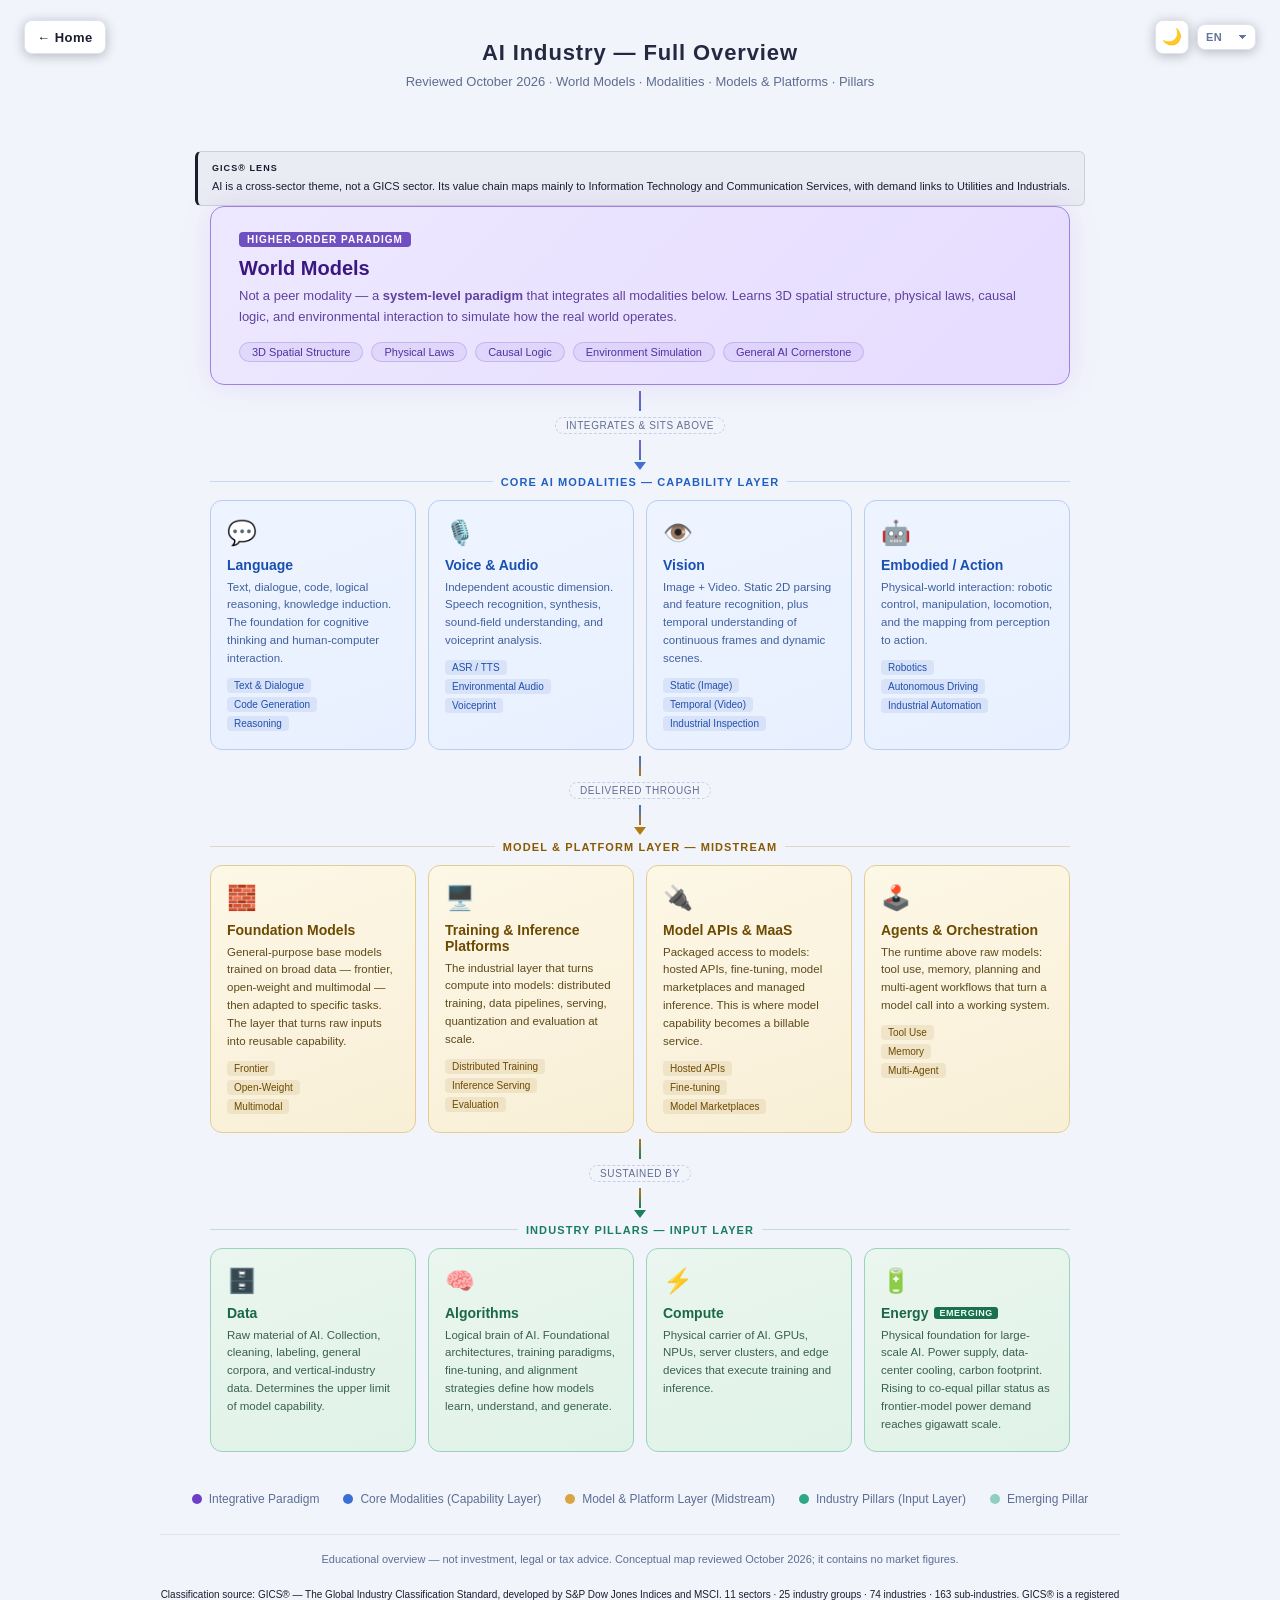
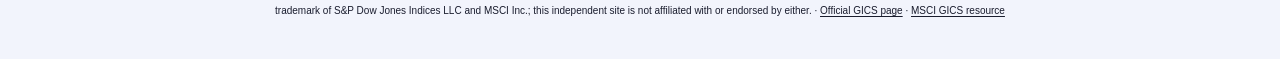
==== commit 2c27e8e3: "Add model and platform layer to AI page" ====
--- a/ai-industry-chart.html
+++ b/ai-industry-chart.html
@@ -5,7 +5,7 @@
 <meta name="viewport" content="width=device-width, initial-scale=1.0">
 <link rel="icon" type="image/png" href="assets/img/logo.png">
 <title>AI Industry Overview — Reviewed October 2026</title>
-<meta name="description" content="Layered map of the AI industry: world models, four core modalities, and the data, algorithm, compute and energy pillars that sustain them.">
+<meta name="description" content="Layered map of the AI industry: world models, four core modalities, the model and platform layer, and the data, algorithm, compute and energy pillars that sustain them.">
 <script src="assets/js/boot.js"></script>
 <link rel="stylesheet" href="assets/css/pages/ai-industry-chart.css">
 <link rel="stylesheet" href="assets/css/gics.css">
@@ -27,7 +27,7 @@
 </div>
 
 <h1 data-en="AI Industry — Full Overview" data-ru="AI-индустрия — полный обзор" data-ar="قطاع AI — نظرة شاملة" data-zh="AI 行业全览">AI Industry — Full Overview</h1>
-<p class="subtitle" data-en="Reviewed October 2026 · Modalities · World Models · Industry Pillars" data-ru="Проверено в октябре 2026 · Модальности · Мировые модели · Отраслевые опоры" data-ar="مراجعة أكتوبر 2026 · الأنماط · النماذج العالمية · دعائم القطاع" data-zh="2026年10月复核 · 模态 · 世界模型 · 行业支柱">Reviewed October 2026 · Modalities · World Models · Industry Pillars</p>
+<p class="subtitle" data-en="Reviewed October 2026 · World Models · Modalities · Models &amp; Platforms · Pillars" data-ru="Проверено в октябре 2026 · Мировые модели · Модальности · Модели и платформы · Опоры" data-ar="مراجعة أكتوبر 2026 · النماذج العالمية · الأنماط · النماذج والمنصات · الدعائم" data-zh="2026年10月复核 · 世界模型 · 模态 · 模型与平台 · 行业支柱">Reviewed October 2026 · World Models · Modalities · Models &amp; Platforms · Pillars</p>
 <aside class="gics-lens">
   <span class="gics-lens-label" data-en="GICS® lens" data-zh="GICS® 视角" data-ru="Разрез GICS®" data-ar="منظور GICS®">GICS® lens</span>
   <p class="gics-lens-text" data-en="AI is a cross-sector theme, not a GICS sector. Its value chain maps mainly to Information Technology and Communication Services, with demand links to Utilities and Industrials." data-zh="AI 是跨行业主题，不是 GICS 行业板块。其价值链主要对应信息技术与通信服务，并与公用事业和工业存在需求关联。" data-ru="AI — межотраслевая тема, а не сектор GICS. Его цепочка создания стоимости относится главным образом к информационным технологиям и коммуникационным услугам, а спрос связан с коммунальными услугами и промышленностью." data-ar="AI موضوع متعدد القطاعات وليس قطاعًا في GICS. تندرج سلسلة قيمته أساسًا ضمن تقنية المعلومات وخدمات الاتصالات، مع روابط طلب بالمرافق العامة والصناعات.">AI is a cross-sector theme, not a GICS sector. Its value chain maps mainly to Information Technology and Communication Services, with demand links to Utilities and Industrials.</p>
@@ -63,8 +63,8 @@
   <!-- CORE MODALITIES -->
   <div class="section">
     <div class="section-header modalities-header"
-         data-en="Core AI Modalities — Upper Layer" data-ru="Основные AI модальности — верхний уровень" data-ar="الأساسية AI الطرائق - الطبقة العليا"
-         data-zh="核心 AI 模态 — 上层">Core AI Modalities — Upper Layer</div>
+         data-en="Core AI Modalities — Capability Layer" data-ru="Основные AI модальности — слой возможностей" data-ar="الطرائق الأساسية في AI — طبقة القدرات"
+         data-zh="核心 AI 模态 — 能力层">Core AI Modalities — Capability Layer</div>
     <div class="cards">
 
       <div class="modality-card">
@@ -129,6 +129,80 @@
   <!-- Connector 2 -->
   <div class="connector down conn-2">
     <div class="line"></div>
+    <div class="connector-label" data-en="delivered through" data-ru="реализуется через" data-ar="يُقدَّم عبر" data-zh="由模型层承载">delivered through</div>
+    <div class="line"></div>
+    <div class="arrow"></div>
+  </div>
+
+  <!-- MODEL & PLATFORM LAYER -->
+  <div class="section">
+    <div class="section-header models-header"
+         data-en="Model &amp; Platform Layer — Midstream" data-ru="Слой моделей и платформ — средний уровень" data-ar="طبقة النماذج والمنصات — الطبقة الوسطى"
+         data-zh="模型与平台层 — 中游">Model &amp; Platform Layer — Midstream</div>
+    <div class="cards">
+
+      <div class="model-card">
+        <div class="icon">🧱</div>
+        <h3 data-en="Foundation Models" data-ru="Фундаментальные модели" data-ar="النماذج التأسيسية" data-zh="基础模型">Foundation Models</h3>
+        <p data-en="General-purpose base models trained on broad data — frontier, open-weight and multimodal — then adapted to specific tasks. The layer that turns raw inputs into reusable capability." data-ru="Универсальные базовые модели, обученные на широких данных — передовые, открытые и мультимодальные, — которые затем адаптируются к конкретным задачам. Слой, превращающий исходные ресурсы в многоразовую возможность." data-ar="نماذج أساسية عامة الغرض مدرَّبة على بيانات واسعة — طليعية ومفتوحة الأوزان ومتعددة الأنماط — ثم تُكيَّف لمهام محددة. الطبقة التي تحوّل المدخلات الخام إلى قدرة قابلة لإعادة الاستخدام."
+           data-zh="在广泛数据上训练的通用基础模型——前沿、开放权重与多模态——再适配具体任务。把原始投入转化为可复用能力的一层。">
+          General-purpose base models trained on broad data — frontier, open-weight and multimodal — then adapted to specific tasks. The layer that turns raw inputs into reusable capability.
+        </p>
+        <div class="sub-tags">
+          <span class="sub-tag" data-en="Frontier" data-ru="Передовые" data-ar="طليعية" data-zh="前沿">Frontier</span>
+          <span class="sub-tag" data-en="Open-Weight" data-ru="Открытые веса" data-ar="مفتوحة الأوزان" data-zh="开放权重">Open-Weight</span>
+          <span class="sub-tag" data-en="Multimodal" data-ru="Мультимодальные" data-ar="متعددة الأنماط" data-zh="多模态">Multimodal</span>
+        </div>
+      </div>
+
+      <div class="model-card">
+        <div class="icon">🖥️</div>
+        <h3 data-en="Training &amp; Inference Platforms" data-ru="Платформы обучения и вывода" data-ar="منصات التدريب والاستدلال" data-zh="训练与推理平台">Training &amp; Inference Platforms</h3>
+        <p data-en="The industrial layer that turns compute into models: distributed training, data pipelines, serving, quantization and evaluation at scale." data-ru="Промышленный слой, превращающий вычисления в модели: распределённое обучение, конвейеры данных, обслуживание, квантование и оценка в масштабе." data-ar="الطبقة الصناعية التي تحوّل الحوسبة إلى نماذج: التدريب الموزع، وخطوط البيانات، والخدمة، والتكميم، والتقييم على نطاق واسع."
+           data-zh="把算力变成模型的工业化一层：分布式训练、数据管道、模型服务、量化与规模化评测。">
+          The industrial layer that turns compute into models: distributed training, data pipelines, serving, quantization and evaluation at scale.
+        </p>
+        <div class="sub-tags">
+          <span class="sub-tag" data-en="Distributed Training" data-ru="Распределённое обучение" data-ar="التدريب الموزع" data-zh="分布式训练">Distributed Training</span>
+          <span class="sub-tag" data-en="Inference Serving" data-ru="Обслуживание вывода" data-ar="خدمة الاستدلال" data-zh="推理服务">Inference Serving</span>
+          <span class="sub-tag" data-en="Evaluation" data-ru="Оценка" data-ar="التقييم" data-zh="评测">Evaluation</span>
+        </div>
+      </div>
+
+      <div class="model-card">
+        <div class="icon">🔌</div>
+        <h3 data-en="Model APIs &amp; MaaS" data-ru="API моделей и MaaS" data-ar="واجهات النماذج وMaaS" data-zh="模型 API 与 MaaS">Model APIs &amp; MaaS</h3>
+        <p data-en="Packaged access to models: hosted APIs, fine-tuning, model marketplaces and managed inference. This is where model capability becomes a billable service." data-ru="Упакованный доступ к моделям: размещённые API, тонкая настройка, маркетплейсы моделей и управляемый вывод. Здесь возможность модели становится оплачиваемой услугой." data-ar="وصول جاهز إلى النماذج: واجهات مستضافة، وضبط دقيق، وأسواق للنماذج، واستدلال مُدار. هنا تتحول قدرة النموذج إلى خدمة قابلة للفوترة."
+           data-zh="模型能力的封装访问：托管 API、微调、模型市场与托管推理。模型能力在这里变成可计费的服务。">
+          Packaged access to models: hosted APIs, fine-tuning, model marketplaces and managed inference. This is where model capability becomes a billable service.
+        </p>
+        <div class="sub-tags">
+          <span class="sub-tag" data-en="Hosted APIs" data-ru="Размещённые API" data-ar="واجهات مستضافة" data-zh="托管 API">Hosted APIs</span>
+          <span class="sub-tag" data-en="Fine-tuning" data-ru="Тонкая настройка" data-ar="الضبط الدقيق" data-zh="微调">Fine-tuning</span>
+          <span class="sub-tag" data-en="Model Marketplaces" data-ru="Маркетплейсы моделей" data-ar="أسواق النماذج" data-zh="模型市场">Model Marketplaces</span>
+        </div>
+      </div>
+
+      <div class="model-card">
+        <div class="icon">🕹️</div>
+        <h3 data-en="Agents &amp; Orchestration" data-ru="Агенты и оркестрация" data-ar="الوكلاء والتنسيق" data-zh="Agent 与编排">Agents &amp; Orchestration</h3>
+        <p data-en="The runtime above raw models: tool use, memory, planning and multi-agent workflows that turn a model call into a working system." data-ru="Среда выполнения над чистыми моделями: использование инструментов, память, планирование и многоагентные рабочие процессы, превращающие вызов модели в работающую систему." data-ar="بيئة التشغيل فوق النماذج المجردة: استخدام الأدوات، والذاكرة، والتخطيط، وسير عمل متعدد الوكلاء، مما يحوّل استدعاء النموذج إلى نظام عامل."
+           data-zh="裸模型之上的运行时：工具调用、记忆、规划与多 Agent 工作流，把一次模型调用变成可运行的系统。">
+          The runtime above raw models: tool use, memory, planning and multi-agent workflows that turn a model call into a working system.
+        </p>
+        <div class="sub-tags">
+          <span class="sub-tag" data-en="Tool Use" data-ru="Использование инструментов" data-ar="استخدام الأدوات" data-zh="工具调用">Tool Use</span>
+          <span class="sub-tag" data-en="Memory" data-ru="Память" data-ar="الذاكرة" data-zh="记忆">Memory</span>
+          <span class="sub-tag" data-en="Multi-Agent" data-ru="Многоагентные" data-ar="متعدد الوكلاء" data-zh="多 Agent">Multi-Agent</span>
+        </div>
+      </div>
+
+    </div>
+  </div>
+
+  <!-- Connector 3 -->
+  <div class="connector down conn-3">
+    <div class="line"></div>
     <div class="connector-label" data-en="sustained by" data-ru="поддерживается" data-ar="مستدامة من قبل" data-zh="由以下支柱支撑">sustained by</div>
     <div class="line"></div>
     <div class="arrow"></div>
@@ -137,8 +211,8 @@
   <!-- INDUSTRY PILLARS -->
   <div class="section">
     <div class="section-header pillars-header"
-         data-en="Industry Pillars — Lower Layer" data-ru="Столпы отрасли — нижний уровень" data-ar="ركائز الصناعة – الطبقة السفلى"
-         data-zh="行业支柱 — 下层">Industry Pillars — Lower Layer</div>
+         data-en="Industry Pillars — Input Layer" data-ru="Столпы отрасли — слой ресурсов" data-ar="ركائز الصناعة — طبقة المدخلات"
+         data-zh="行业支柱 — 要素层">Industry Pillars — Input Layer</div>
     <div class="cards">
 
       <div class="pillar-card">
@@ -192,11 +266,15 @@
   </div>
   <div class="legend-item">
     <div class="legend-dot legend-dot--modalities"></div>
-    <span data-en="Core Modalities (Upper Layer)" data-ru="Основные модальности (верхний уровень)" data-ar="الطرائق الأساسية (الطبقة العليا)" data-zh="核心模态（上层）">Core Modalities (Upper Layer)</span>
+    <span data-en="Core Modalities (Capability Layer)" data-ru="Основные модальности (слой возможностей)" data-ar="الطرائق الأساسية (طبقة القدرات)" data-zh="核心模态（能力层）">Core Modalities (Capability Layer)</span>
+  </div>
+  <div class="legend-item">
+    <div class="legend-dot legend-dot--models"></div>
+    <span data-en="Model &amp; Platform Layer (Midstream)" data-ru="Слой моделей и платформ (средний уровень)" data-ar="طبقة النماذج والمنصات (الطبقة الوسطى)" data-zh="模型与平台层（中游）">Model &amp; Platform Layer (Midstream)</span>
   </div>
   <div class="legend-item">
     <div class="legend-dot legend-dot--pillars"></div>
-    <span data-en="Industry Pillars (Lower Layer)" data-ru="Столпы отрасли (нижний уровень)" data-ar="ركائز الصناعة (الطبقة السفلى)" data-zh="行业支柱（下层）">Industry Pillars (Lower Layer)</span>
+    <span data-en="Industry Pillars (Input Layer)" data-ru="Столпы отрасли (слой ресурсов)" data-ar="ركائز الصناعة (طبقة المدخلات)" data-zh="行业支柱（要素层）">Industry Pillars (Input Layer)</span>
   </div>
   <div class="legend-item">
     <div class="legend-dot legend-dot--emerging"></div>
--- a/assets/css/pages/ai-industry-chart.css
+++ b/assets/css/pages/ai-industry-chart.css
@@ -28,13 +28,16 @@
     --wm-tag-color:   #c5adff;
     /* connectors */
     --conn1:          linear-gradient(to bottom, #6c3fc7, #3b6fd4);
-    --conn2:          linear-gradient(to bottom, #3b6fd4, #2da884);
+    --conn2:          linear-gradient(to bottom, #3b6fd4, #d9a441);
+    --conn3:          linear-gradient(to bottom, #d9a441, #2da884);
     --conn-arrow-1:   #3b6fd4;
-    --conn-arrow-2:   #2da884;
+    --conn-arrow-2:   #d9a441;
+    --conn-arrow-3:   #2da884;
     --conn-label:     #707cac;
     --conn-label-bd:  #2a3050;
     /* section headers */
     --mod-hdr:        #3b8de8;
+    --mdl-hdr:        #d9a441;
     --pil-hdr:        #2da884;
     /* modality cards */
     --mod-bg:         linear-gradient(160deg, #111c38 0%, #0d1628 100%);
@@ -44,6 +47,14 @@
     --mod-p:          #7f91ba;
     --stag-color:     #668fde;
     --stag-bg:        rgba(59,111,212,.12);
+    /* model & platform cards */
+    --mdl-bg:         linear-gradient(160deg, #2a2110 0%, #1b150a 100%);
+    --mdl-border:     #5c4718;
+    --mdl-hover:      #d9a441;
+    --mdl-h3:         #e8c06a;
+    --mdl-p:          #b8a071;
+    --mdl-stag-color: #e0b860;
+    --mdl-stag-bg:    rgba(217,164,65,.12);
     /* pillar cards */
     --pil-bg:         linear-gradient(160deg, #0d2620 0%, #091a14 100%);
     --pil-border:     #184030;
@@ -81,12 +92,15 @@
     --wm-tag-border:  rgba(108,63,199,.22);
     --wm-tag-color:   #5030a0;
     --conn1:          linear-gradient(to bottom, #8060d0, #4070d4);
-    --conn2:          linear-gradient(to bottom, #4070d4, #1a8060);
+    --conn2:          linear-gradient(to bottom, #4070d4, #b07a10);
+    --conn3:          linear-gradient(to bottom, #b07a10, #1a8060);
     --conn-arrow-1:   #4070d4;
-    --conn-arrow-2:   #1a8060;
+    --conn-arrow-2:   #b07a10;
+    --conn-arrow-3:   #1a8060;
     --conn-label:     #616d92;
     --conn-label-bd:  #c8d0e8;
     --mod-hdr:        #2060c0;
+    --mdl-hdr:        #8a5a00;
     --pil-hdr:        #197d5e;
     --mod-bg:         linear-gradient(160deg, #eef4ff 0%, #e8f0ff 100%);
     --mod-border:     #b8cef0;
@@ -95,6 +109,14 @@
     --mod-p:          #4060a0;
     --stag-color:     #2050b0;
     --stag-bg:        rgba(32,80,176,.09);
+    /* model & platform cards */
+    --mdl-bg:         linear-gradient(160deg, #fdf7e6 0%, #f8efd6 100%);
+    --mdl-border:     #e2cd96;
+    --mdl-hover:      #b07a10;
+    --mdl-h3:         #6e4a00;
+    --mdl-p:          #5e4a1a;
+    --mdl-stag-color: #6e4a00;
+    --mdl-stag-bg:    rgba(138,90,0,.09);
     --pil-bg:         linear-gradient(160deg, #eaf6ef 0%, #e0f2e8 100%);
     --pil-border:     #98d4b8;
     --pil-hover:      #1a8060;
@@ -246,6 +268,7 @@
     background: var(--conn1);
   }
   .conn-2 .line { background: var(--conn2); }
+  .conn-3 .line { background: var(--conn3); }
   .connector .arrow {
     width: 0; height: 0;
     border-left: 6px solid transparent;
@@ -253,6 +276,7 @@
   }
   .connector.down .arrow  { border-top: 8px solid var(--conn-arrow-1); }
   .conn-2.down .arrow     { border-top-color: var(--conn-arrow-2); }
+  .conn-3.down .arrow     { border-top-color: var(--conn-arrow-3); }
   .connector-label {
     font-size: 10px;
     color: var(--conn-label);
@@ -279,6 +303,7 @@
   .section-header::before,
   .section-header::after { content: ""; flex: 1; height: 1px; background: currentColor; opacity: 0.2; }
   .modalities-header { color: var(--mod-hdr); }
+  .models-header     { color: var(--mdl-hdr); }
   .pillars-header    { color: var(--pil-hdr); }
 
   .cards { display: grid; grid-template-columns: repeat(4, 1fr); gap: 12px; }
@@ -300,6 +325,28 @@
     font-size: 10px;
     color: var(--stag-color);
     background: var(--stag-bg);
+    border-radius: 4px;
+    padding: 2px 7px;
+    width: fit-content;
+  }
+
+  /* ── MODEL & PLATFORM CARDS ── */
+  .model-card {
+    background: var(--mdl-bg);
+    border: 1.5px solid var(--mdl-border);
+    border-radius: 12px;
+    padding: 18px 16px;
+    transition: border-color 0.2s, transform 0.2s;
+  }
+  .model-card:hover { border-color: var(--mdl-hover); transform: translateY(-2px); }
+  .model-card .icon { font-size: 24px; margin-bottom: 10px; }
+  .model-card h3 { font-size: 14px; font-weight: 600; color: var(--mdl-h3); margin-bottom: 6px; }
+  .model-card p  { font-size: 11.5px; color: var(--mdl-p); line-height: 1.55; }
+  .model-card .sub-tags { display: flex; flex-direction: column; gap: 4px; margin-top: 10px; }
+  .model-card .sub-tag {
+    font-size: 10px;
+    color: var(--mdl-stag-color);
+    background: var(--mdl-stag-bg);
     border-radius: 4px;
     padding: 2px 7px;
     width: fit-content;
@@ -392,5 +439,6 @@
 /* Extracted inline presentation */
 .legend-dot--paradigm { background: #6c3fc7; }
 .legend-dot--modalities { background: #3b6fd4; }
+.legend-dot--models { background: #d9a441; }
 .legend-dot--pillars { background: #2da884; }
 .legend-dot--emerging { background: #2da884; opacity: .5; }
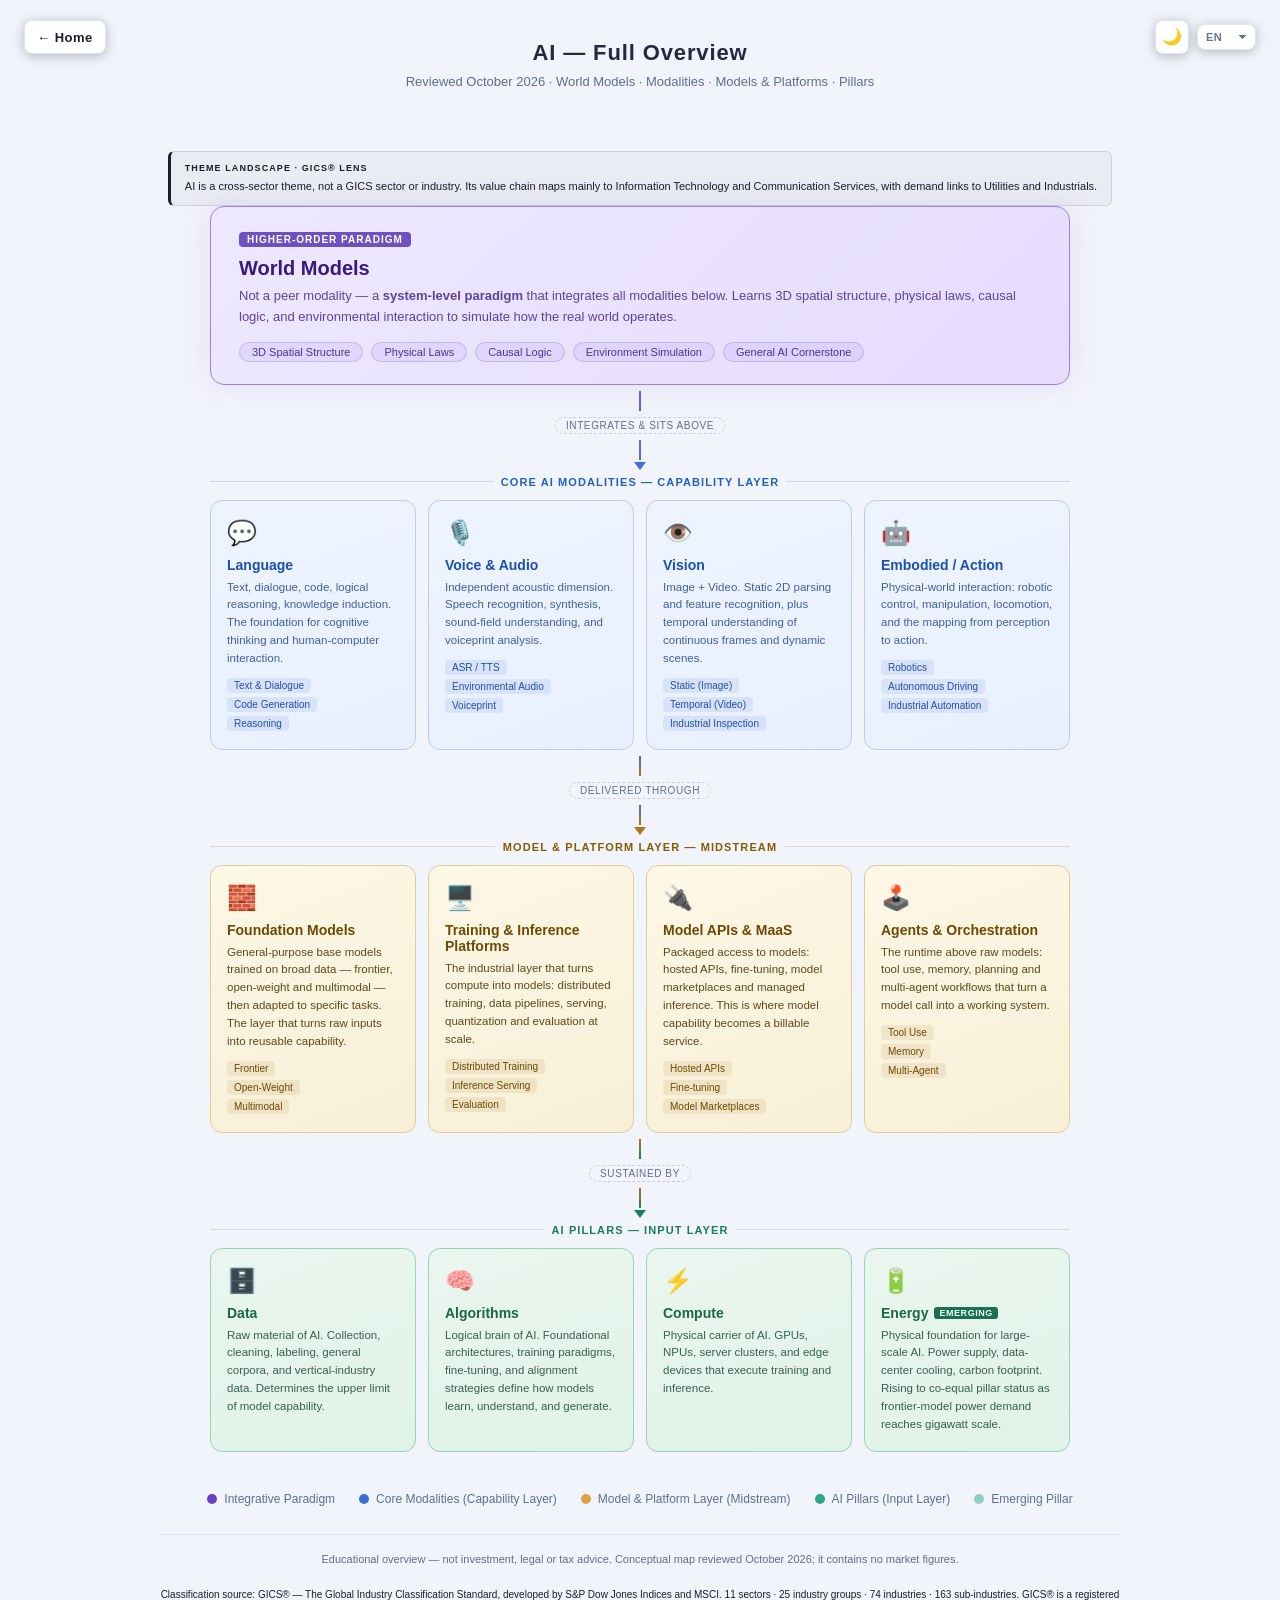
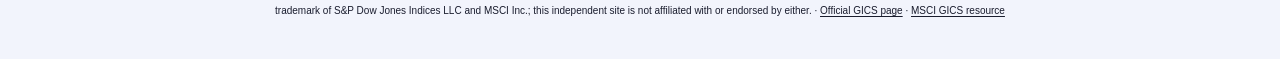
==== commit 9d366b66: "Classify landscapes as sector, theme or framework" ====
--- a/ai-industry-chart.html
+++ b/ai-industry-chart.html
@@ -1,11 +1,11 @@
 <!DOCTYPE html>
-<html lang="en" data-page="ai">
+<html lang="en" data-page="ai" data-kind="theme">
 <head>
 <meta charset="UTF-8">
 <meta name="viewport" content="width=device-width, initial-scale=1.0">
 <link rel="icon" type="image/png" href="assets/img/logo.png">
-<title>AI Industry Overview — Reviewed October 2026</title>
-<meta name="description" content="Layered map of the AI industry: world models, four core modalities, the model and platform layer, and the data, algorithm, compute and energy pillars that sustain them.">
+<title>AI — Full Overview — Reviewed October 2026</title>
+<meta name="description" content="Layered map of AI, a cross-sector theme: world models, four core modalities, the model and platform layer, and the data, algorithm, compute and energy pillars that sustain them.">
 <script src="assets/js/boot.js"></script>
 <link rel="stylesheet" href="assets/css/pages/ai-industry-chart.css">
 <link rel="stylesheet" href="assets/css/gics.css">
@@ -26,11 +26,12 @@
                   </div>
 </div>
 
-<h1 data-en="AI Industry — Full Overview" data-ru="AI-индустрия — полный обзор" data-ar="قطاع AI — نظرة شاملة" data-zh="AI 行业全览">AI Industry — Full Overview</h1>
-<p class="subtitle" data-en="Reviewed October 2026 · World Models · Modalities · Models &amp; Platforms · Pillars" data-ru="Проверено в октябре 2026 · Мировые модели · Модальности · Модели и платформы · Опоры" data-ar="مراجعة أكتوبر 2026 · النماذج العالمية · الأنماط · النماذج والمنصات · الدعائم" data-zh="2026年10月复核 · 世界模型 · 模态 · 模型与平台 · 行业支柱">Reviewed October 2026 · World Models · Modalities · Models &amp; Platforms · Pillars</p>
+<h1 data-en="AI — Full Overview" data-ru="AI — полный обзор" data-ar="AI — نظرة شاملة"
+    data-zh="AI 全览">AI — Full Overview</h1>
+<p class="subtitle" data-en="Reviewed October 2026 · World Models · Modalities · Models &amp; Platforms · Pillars" data-ru="Проверено в октябре 2026 · Мировые модели · Модальности · Модели и платформы · Опоры" data-ar="مراجعة أكتوبر 2026 · النماذج العالمية · الأنماط · النماذج والمنصات · الدعائم" data-zh="2026年10月复核 · 世界模型 · 模态 · 模型与平台 · 支柱">Reviewed October 2026 · World Models · Modalities · Models &amp; Platforms · Pillars</p>
 <aside class="gics-lens">
-  <span class="gics-lens-label" data-en="GICS® lens" data-zh="GICS® 视角" data-ru="Разрез GICS®" data-ar="منظور GICS®">GICS® lens</span>
-  <p class="gics-lens-text" data-en="AI is a cross-sector theme, not a GICS sector. Its value chain maps mainly to Information Technology and Communication Services, with demand links to Utilities and Industrials." data-zh="AI 是跨行业主题，不是 GICS 行业板块。其价值链主要对应信息技术与通信服务，并与公用事业和工业存在需求关联。" data-ru="AI — межотраслевая тема, а не сектор GICS. Его цепочка создания стоимости относится главным образом к информационным технологиям и коммуникационным услугам, а спрос связан с коммунальными услугами и промышленностью." data-ar="AI موضوع متعدد القطاعات وليس قطاعًا في GICS. تندرج سلسلة قيمته أساسًا ضمن تقنية المعلومات وخدمات الاتصالات، مع روابط طلب بالمرافق العامة والصناعات.">AI is a cross-sector theme, not a GICS sector. Its value chain maps mainly to Information Technology and Communication Services, with demand links to Utilities and Industrials.</p>
+  <span class="gics-lens-label" data-en="Theme landscape · GICS® lens" data-zh="主题版图 · GICS® 视角" data-ru="Тематический ландшафт · Разрез GICS®" data-ar="مشهد موضوعي · منظور GICS®">Theme landscape · GICS® lens</span>
+  <p class="gics-lens-text" data-en="AI is a cross-sector theme, not a GICS sector or industry. Its value chain maps mainly to Information Technology and Communication Services, with demand links to Utilities and Industrials." data-zh="AI 是跨行业主题，不是 GICS 行业板块或行业。其价值链主要对应信息技术与通信服务，并与公用事业和工业存在需求关联。" data-ru="AI — межотраслевая тема, а не сектор или отрасль GICS. Его цепочка создания стоимости относится главным образом к информационным технологиям и коммуникационным услугам, а спрос связан с коммунальными услугами и промышленностью." data-ar="AI موضوع متعدد القطاعات وليس قطاعًا أو صناعة في GICS. تندرج سلسلة قيمته أساسًا ضمن تقنية المعلومات وخدمات الاتصالات، مع روابط طلب بالمرافق العامة والصناعات.">AI is a cross-sector theme, not a GICS sector or industry. Its value chain maps mainly to Information Technology and Communication Services, with demand links to Utilities and Industrials.</p>
 </aside>
 
 <div class="chart">
@@ -208,11 +209,11 @@
     <div class="arrow"></div>
   </div>
 
-  <!-- INDUSTRY PILLARS -->
+  <!-- AI PILLARS -->
   <div class="section">
     <div class="section-header pillars-header"
-         data-en="Industry Pillars — Input Layer" data-ru="Столпы отрасли — слой ресурсов" data-ar="ركائز الصناعة — طبقة المدخلات"
-         data-zh="行业支柱 — 要素层">Industry Pillars — Input Layer</div>
+         data-en="AI Pillars — Input Layer" data-ru="Опоры AI — слой ресурсов" data-ar="دعامات AI — طبقة المدخلات"
+         data-zh="AI 支柱 — 要素层">AI Pillars — Input Layer</div>
     <div class="cards">
 
       <div class="pillar-card">
@@ -274,7 +275,7 @@
   </div>
   <div class="legend-item">
     <div class="legend-dot legend-dot--pillars"></div>
-    <span data-en="Industry Pillars (Input Layer)" data-ru="Столпы отрасли (слой ресурсов)" data-ar="ركائز الصناعة (طبقة المدخلات)" data-zh="行业支柱（要素层）">Industry Pillars (Input Layer)</span>
+    <span data-en="AI Pillars (Input Layer)" data-ru="Опоры AI (слой ресурсов)" data-ar="دعامات AI (طبقة المدخلات)" data-zh="AI 支柱（要素层）">AI Pillars (Input Layer)</span>
   </div>
   <div class="legend-item">
     <div class="legend-dot legend-dot--emerging"></div>
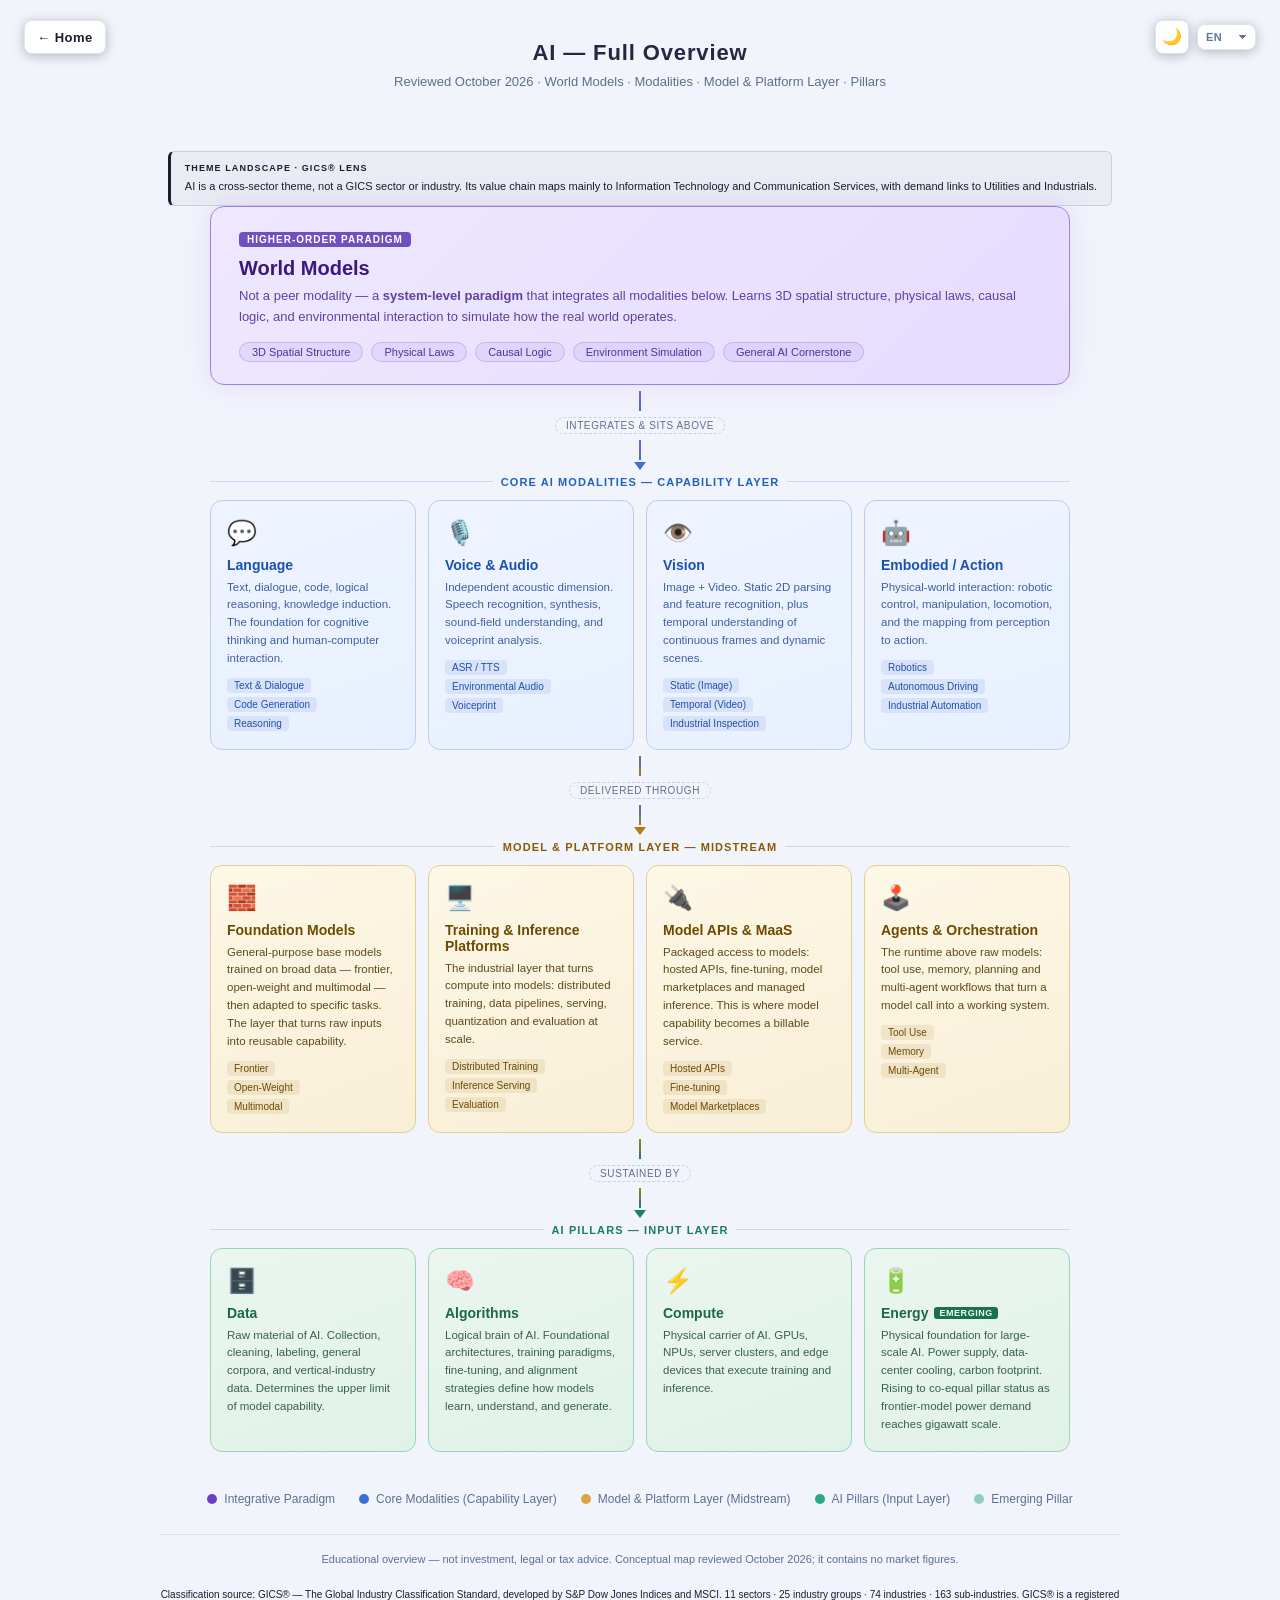
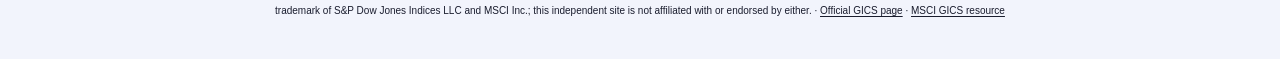
==== commit 0d539552: "Fix review findings across content, RTL and accessibility" ====
--- a/ai-industry-chart.html
+++ b/ai-industry-chart.html
@@ -5,7 +5,7 @@
 <meta name="viewport" content="width=device-width, initial-scale=1.0">
 <link rel="icon" type="image/png" href="assets/img/logo.png">
 <title>AI — Full Overview — Reviewed October 2026</title>
-<meta name="description" content="Layered map of AI, a cross-sector theme: world models, four core modalities, the model and platform layer, and the data, algorithm, compute and energy pillars that sustain them.">
+<meta name="description" content="Layered map of AI, a cross-sector theme: world models, four core modalities, the model and platform layer, and the data, algorithms, compute and energy pillars that sustain them.">
 <script src="assets/js/boot.js"></script>
 <link rel="stylesheet" href="assets/css/pages/ai-industry-chart.css">
 <link rel="stylesheet" href="assets/css/gics.css">
@@ -15,7 +15,7 @@
 
 <a class="home-link" href="index.html" title="Back to homepage" data-title-en="Back to homepage" data-title-ru="Вернуться на главную страницу" data-title-ar="العودة إلى الصفحة الرئيسية" data-title-zh="返回首页" data-en="← Home" data-ru="← Главная" data-ar="→ الرئيسية" data-zh="← 首页">← Home</a>
 <div class="controls">
-  <button class="theme-btn" id="theme-btn" title="Switch theme" aria-label="Switch theme" data-title-en="Switch theme" data-title-ru="Переключить тему" data-title-ar="تبديل المظهر" data-title-zh="切换主题" data-aria-en="Switch theme" data-aria-ru="Переключить тему" data-aria-ar="تبديل المظهر" data-aria-zh="切换主题">🌙</button>
+  <button type="button" class="theme-btn" id="theme-btn" title="Switch theme" aria-label="Switch theme" data-title-en="Switch theme" data-title-ru="Переключить тему" data-title-ar="تبديل المظهر" data-title-zh="切换主题" data-aria-en="Switch theme" data-aria-ru="Переключить тему" data-aria-ar="تبديل المظهر" data-aria-zh="切换主题">🌙</button>
   <div class="lang-toggle" role="group" aria-label="Language" data-aria-en="Language" data-aria-ru="Язык" data-aria-ar="اللغة" data-aria-zh="语言">
                     <select id="lang-select" aria-label="Language" data-aria-en="Language" data-aria-zh="语言" data-aria-ru="Язык" data-aria-ar="اللغة">
                       <option value="en" lang="en">EN</option>
@@ -28,7 +28,7 @@
 
 <h1 data-en="AI — Full Overview" data-ru="AI — полный обзор" data-ar="AI — نظرة شاملة"
     data-zh="AI 全览">AI — Full Overview</h1>
-<p class="subtitle" data-en="Reviewed October 2026 · World Models · Modalities · Models &amp; Platforms · Pillars" data-ru="Проверено в октябре 2026 · Мировые модели · Модальности · Модели и платформы · Опоры" data-ar="مراجعة أكتوبر 2026 · النماذج العالمية · الأنماط · النماذج والمنصات · الدعائم" data-zh="2026年10月复核 · 世界模型 · 模态 · 模型与平台 · 支柱">Reviewed October 2026 · World Models · Modalities · Models &amp; Platforms · Pillars</p>
+<p class="subtitle" data-en="Reviewed October 2026 · World Models · Modalities · Model &amp; Platform Layer · Pillars" data-ru="Проверено в октябре 2026 · Мировые модели · Модальности · Слой моделей и платформ · Опоры" data-ar="مراجعة أكتوبر 2026 · النماذج العالمية · الأنماط · طبقة النماذج والمنصات · الدعائم" data-zh="2026年10月复核 · 世界模型 · 模态 · 模型与平台层 · 支柱">Reviewed October 2026 · World Models · Modalities · Model &amp; Platform Layer · Pillars</p>
 <aside class="gics-lens">
   <span class="gics-lens-label" data-en="Theme landscape · GICS® lens" data-zh="主题版图 · GICS® 视角" data-ru="Тематический ландшафт · Разрез GICS®" data-ar="مشهد موضوعي · منظور GICS®">Theme landscape · GICS® lens</span>
   <p class="gics-lens-text" data-en="AI is a cross-sector theme, not a GICS sector or industry. Its value chain maps mainly to Information Technology and Communication Services, with demand links to Utilities and Industrials." data-zh="AI 是跨行业主题，不是 GICS 行业板块或行业。其价值链主要对应信息技术与通信服务，并与公用事业和工业存在需求关联。" data-ru="AI — межотраслевая тема, а не сектор или отрасль GICS. Его цепочка создания стоимости относится главным образом к информационным технологиям и коммуникационным услугам, а спрос связан с коммунальными услугами и промышленностью." data-ar="AI موضوع متعدد القطاعات وليس قطاعًا أو صناعة في GICS. تندرج سلسلة قيمته أساسًا ضمن تقنية المعلومات وخدمات الاتصالات، مع روابط طلب بالمرافق العامة والصناعات.">AI is a cross-sector theme, not a GICS sector or industry. Its value chain maps mainly to Information Technology and Communication Services, with demand links to Utilities and Industrials.</p>
@@ -39,7 +39,7 @@
   <!-- WORLD MODELS -->
   <div class="world-models">
     <div class="badge" data-en="Higher-Order Paradigm" data-ru="Парадигма высшего порядка" data-ar="نموذج النظام الأعلى" data-zh="高阶范式">Higher-Order Paradigm</div>
-    <h2 data-en="World Models" data-ru="Мировые модели" data-ar="نماذج عالمية" data-zh="世界模型">World Models</h2>
+    <h2 data-en="World Models" data-ru="Мировые модели" data-ar="نماذج العالم" data-zh="世界模型">World Models</h2>
     <p data-en="Not a peer modality — a <strong>system-level paradigm</strong> that integrates all modalities below. Learns 3D spatial structure, physical laws, causal logic, and environmental interaction to simulate how the real world operates." data-ru="Не одноранговая модальность — это <strong>парадигма системного уровня</strong>, которая объединяет все приведенные ниже модальности. Изучает трехмерную пространственную структуру, физические законы, причинно-следственную логику и взаимодействие с окружающей средой, чтобы моделировать работу реального мира." data-ar="ليست طريقة نظير — <strong>نموذج على مستوى النظام</strong> يدمج جميع الأساليب أدناه. يتعلم البنية المكانية ثلاثية الأبعاد والقوانين الفيزيائية والمنطق السببي والتفاعل البيئي لمحاكاة كيفية عمل العالم الحقيقي."
        data-zh="并非并列模态——而是一种<strong>系统级范式</strong>，整合以下所有模态。学习三维空间结构、物理定律、因果逻辑与环境交互，以模拟真实世界的运作方式。">
       Not a peer modality — a <strong>system-level paradigm</strong> that integrates all modalities below. Learns 3D spatial structure, physical laws, causal logic, and environmental interaction to simulate how the real world operates.
@@ -49,7 +49,7 @@
       <span class="tag" data-en="Physical Laws" data-ru="Физические законы" data-ar="القوانين الفيزيائية"          data-zh="物理定律">Physical Laws</span>
       <span class="tag" data-en="Causal Logic" data-ru="Причинная логика" data-ar="المنطق السببي"           data-zh="因果逻辑">Causal Logic</span>
       <span class="tag" data-en="Environment Simulation" data-ru="Моделирование окружающей среды" data-ar="محاكاة البيئة" data-zh="环境模拟">Environment Simulation</span>
-      <span class="tag" data-en="General AI Cornerstone" data-ru="Общее AI Краеугольный камень" data-ar="عام AI حجر الزاوية" data-zh="通用AI基石">General AI Cornerstone</span>
+      <span class="tag" data-en="General AI Cornerstone" data-ru="Краеугольный камень общего AI" data-ar="حجر الزاوية للذكاء العام" data-zh="通用AI基石">General AI Cornerstone</span>
     </div>
   </div>
 
@@ -84,7 +84,7 @@
 
       <div class="modality-card">
         <div class="icon">🎙️</div>
-        <h3 data-en="Voice &amp; Audio" data-ru="Голос &amp; Аудио" data-ar="صوت &amp; صوت" data-zh="语音与音频">Voice &amp; Audio</h3>
+        <h3 data-en="Voice &amp; Audio" data-ru="Голос &amp; Аудио" data-ar="الصوت والصوتيات" data-zh="语音与音频">Voice &amp; Audio</h3>
         <p data-en="Independent acoustic dimension. Speech recognition, synthesis, sound-field understanding, and voiceprint analysis." data-ru="Независимое акустическое измерение. Распознавание речи, синтез, понимание звукового поля и анализ голосового отпечатка." data-ar="البعد الصوتي المستقل. التعرف على الكلام، والتوليف، وفهم المجال الصوتي، وتحليل البصمة الصوتية."
            data-zh="独立的声学维度。涵盖语音识别、语音合成、声场理解与声纹分析。">
           Independent acoustic dimension. Speech recognition, synthesis, sound-field understanding, and voiceprint analysis.
@@ -236,7 +236,7 @@
 
       <div class="pillar-card">
         <div class="icon">⚡</div>
-        <h3 data-en="Compute" data-ru="Вычислить" data-ar="حساب" data-zh="算力">Compute</h3>
+        <h3 data-en="Compute" data-ru="Вычисления" data-ar="الحوسبة" data-zh="算力">Compute</h3>
         <p data-en="Physical carrier of AI. GPUs, NPUs, server clusters, and edge devices that execute training and inference." data-ru="Физический носитель AI. Графические процессоры, NPU, серверные кластеры и периферийные устройства, выполняющие обучение и логический вывод." data-ar="الناقل المادي لAI. وحدات معالجة الرسومات، ووحدات NPU، ومجموعات الخوادم، وأجهزة الحافة التي تنفذ التدريب والاستدلال."
            data-zh="AI 的物理载体。执行训练与推理的 GPU、NPU、服务器集群与边缘设备。">
           Physical carrier of AI. GPUs, NPUs, server clusters, and edge devices that execute training and inference.
--- a/assets/css/pages/ai-industry-chart.css
+++ b/assets/css/pages/ai-industry-chart.css
@@ -434,7 +434,9 @@
   html[dir="rtl"] .home-link { left: auto; right: 24px; }
   html[dir="rtl"] .controls { right: auto; left: 24px; }
   html[dir="rtl"] h1, html[dir="rtl"] .subtitle { text-align: center; }
+  html[dir="rtl"] .lang-toggle select { background-position: 12px 50%, 8px 50%; }
   html[dir="rtl"] svg, html[dir="rtl"] .flow-wrap, html[dir="rtl"] .dv-wrap, html[dir="rtl"] .diagram-wrap { direction: ltr; }
+  html[dir="rtl"] svg text { unicode-bidi: plaintext; }
 
 /* Extracted inline presentation */
 .legend-dot--paradigm { background: #6c3fc7; }
--- a/assets/css/gics.css
+++ b/assets/css/gics.css
@@ -1,12 +1,20 @@
+:root {
+  --gics-muted: #9a9a9a;
+  --gics-link: #6f8cff;
+  --gics-strong: #fff;
+  --gics-border: rgba(127, 127, 127, .26);
+  --gics-tint: rgba(127, 127, 127, .06);
+  --gics-link-border: rgba(111, 140, 255, .4);
+}
 /* GICS® crosswalk and source notes, shared by the home and landscape pages. */
 .gics-lens {
   max-width: 960px;
   margin: 14px auto 0;
   padding: 10px 14px;
-  border: 1px solid rgba(127, 127, 127, .26);
+  border: 1px solid var(--gics-border);
   border-left: 3px solid currentColor;
   border-radius: 6px;
-  background: rgba(127, 127, 127, .06);
+  background: var(--gics-tint);
   color: inherit;
   font-size: 11px;
   line-height: 1.55;
@@ -42,20 +50,26 @@
 .work--gics {
   max-width: 760px;
   margin: 10px auto 0;
-  color: #9a9a9a;
+  color: var(--gics-muted, #9a9a9a);
   font-size: 9px;
   line-height: 1.5;
   text-align: center;
 }
 .work--gics a {
-  color: #6f8cff;
+  color: var(--gics-link, #6f8cff);
   text-decoration: none;
-  border-bottom: 1px solid rgba(111, 140, 255, .4);
+  border-bottom: 1px solid var(--gics-link-border);
 }
 .work--gics a:hover,
 .work--gics a:focus-visible {
-  color: #fff;
-  border-bottom-color: #fff;
+  color: var(--gics-strong, #fff);
+  border-bottom-color: var(--gics-strong, #fff);
+}
+.work--gics-note {
+  display: block;
+  margin-top: 4px;
+  font-size: 9px;
+  line-height: 1.5;
 }
 html[dir="rtl"] .gics-lens {
   border-left: 0;
